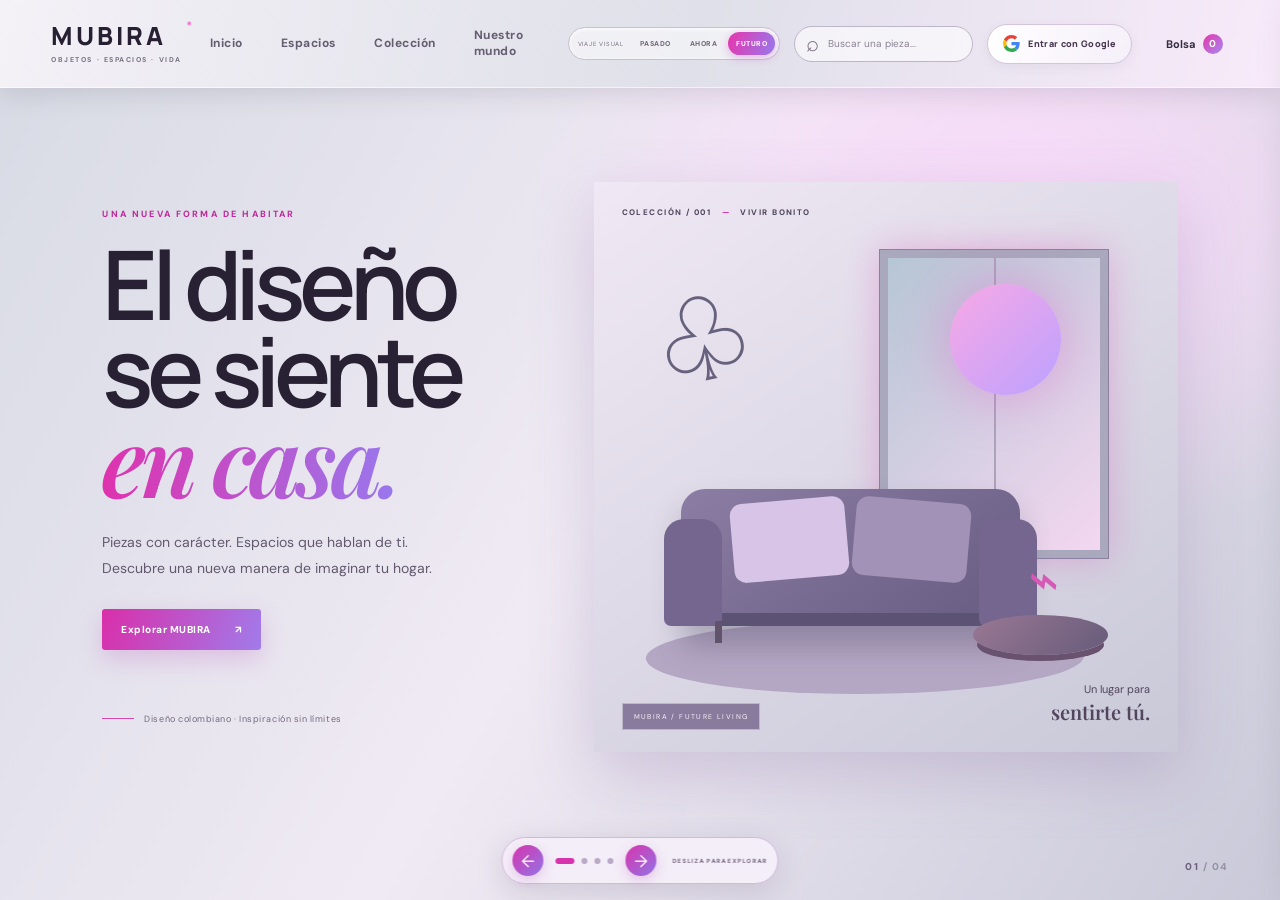
==== index.html @ e224065a "Load editable storefront section content" ====
<!doctype html>
<html lang="es"><head>
<meta charset="UTF-8"><meta name="viewport" content="width=device-width,initial-scale=1,viewport-fit=cover">
<meta name="theme-color" content="#17151f"><meta name="description" content="MUBIRA: descubre muebles, diseño y espacios para tu hogar en Colombia.">
<title>MUBIRA — Diseña tu manera de vivir</title>
<link rel="preconnect" href="https://fonts.googleapis.com"><link rel="preconnect" href="https://fonts.gstatic.com" crossorigin>
<link href="https://fonts.googleapis.com/css2?family=DM+Sans:wght@400;500;600;700&family=Manrope:wght@400;500;600;700;800&family=Playfair+Display:ital,wght@0,600;0,700;1,600&display=swap" rel="stylesheet"><link rel="stylesheet" href="styles.css"></head><body data-era="future">
<div class="user-welcome" id="userWelcome" aria-live="polite" hidden><span class="welcome-avatar" id="welcomeAvatar">M</span><span class="welcome-copy"><small>BIENVENIDO A MUBIRA</small><strong id="welcomeName">Hola</strong></span><span class="welcome-spark" aria-hidden="true">✦</span></div>
<header class="site-header"><a class="brand" href="#inicio">MUBIRA<span>®</span><small>OBJETOS · ESPACIOS · VIDA</small></a>
<nav class="main-nav" aria-label="Navegación principal"><a href="#inicio" data-page-link="0">Inicio</a><a href="#espacios" data-page-link="1">Espacios</a><a href="#coleccion" data-page-link="2">Colección</a><a href="#estudio" data-page-link="3">Nuestro mundo</a></nav>
<div class="header-actions"><div class="era-switch" role="group" aria-label="Cambiar época visual"><span class="era-label">VIAJE VISUAL</span><button type="button" data-era-choice="past">PASADO</button><button type="button" data-era-choice="present">AHORA</button><button type="button" data-era-choice="future" class="selected">FUTURO</button></div><label class="search"><span>⌕</span><input id="searchInput" type="search" placeholder="Buscar una pieza..." aria-label="Buscar productos"></label><button class="auth-button" id="authButton" type="button" aria-label="Iniciar sesión con Google"><svg class="google-mark" viewBox="0 0 48 48" aria-hidden="true"><path fill="#EA4335" d="M24 9.5c3.54 0 6.71 1.22 9.21 3.6l6.85-6.85C35.9 2.38 30.47 0 24 0 14.62 0 6.51 5.38 2.56 13.22l7.98 6.19C12.43 13.72 17.74 9.5 24 9.5z"/><path fill="#4285F4" d="M46.98 24.55c0-1.57-.15-3.09-.38-4.55H24v9.02h12.94c-.58 2.96-2.26 5.48-4.73 7.18l7.64 5.93c4.46-4.12 7.13-10.2 7.13-17.58z"/><path fill="#FBBC05" d="M10.53 28.59A14.4 14.4 0 0 1 9.75 24c0-1.59.27-3.13.76-4.59l-7.98-6.19A23.9 23.9 0 0 0 0 24c0 3.87.93 7.53 2.56 10.78l7.97-6.19z"/><path fill="#34A853" d="M24 48c6.48 0 11.93-2.13 15.91-5.87l-7.64-5.93c-2.12 1.43-4.84 2.27-8.27 2.27-6.26 0-11.57-4.22-13.47-9.91l-7.98 6.19C6.51 42.62 14.62 48 24 48z"/></svg><span>Entrar con Google</span></button><span class="auth-status" id="authStatus" aria-live="polite"></span><button class="cart-button" id="cartButton">Bolsa <b id="cartCount">0</b></button><button class="menu-toggle" id="menuToggle" aria-label="Abrir menú">☰</button></div></header>
<main class="page-deck" id="pageDeck" aria-label="Páginas de MUBIRA">
<section class="page-panel hero" id="inicio" data-page="0"><div class="hero-copy"><p class="eyebrow">UNA NUEVA FORMA DE HABITAR</p><h1>El diseño<br>se siente<br><em>en casa.</em></h1><p class="hero-text">Piezas con carácter. Espacios que hablan de ti. Descubre una nueva manera de imaginar tu hogar.</p><a class="button button-light" href="#espacios" data-go="1">Explorar MUBIRA <span>↗</span></a><div class="hero-note"><span class="note-line"></span> Diseño colombiano · Inspiración sin límites</div></div>
<div class="hero-visual"><div class="hero-kicker">COLECCIÓN / 001 <span>—</span> VIVIR BONITO</div><div class="hero-window"></div><div class="hero-sun"></div><div class="hero-plant">♧</div><div class="hero-sofa"><i></i><b></b><em></em></div><div class="hero-table"></div><div class="hero-vase">⌁</div><div class="hero-rug"></div><div class="hero-caption">Un lugar para<br><strong>sentirte tú.</strong></div><div class="era-stamp">MUBIRA / FUTURE LIVING</div></div><div class="hero-index">01 <span>/ 04</span></div></section>
<section class="page-panel spaces-page" id="espacios" data-page="1"><div class="page-intro"><p class="eyebrow">ENCUENTRA TU LUGAR</p><h2>¿Qué espacio<br>quieres transformar?</h2><p>Una casa tiene muchas formas de sentirse hogar.</p></div><div class="category-grid">
<a class="category-card cat-living" href="#coleccion" data-category="Salas" data-go="2"><span>01 / RELAJARSE</span><strong>Salas</strong><small>El placer de llegar a casa ↗</small></a><a class="category-card cat-dining" href="#coleccion" data-category="Comedores" data-go="2"><span>02 / COMPARTIR</span><strong>Comedores</strong><small>Donde pasan las mejores cosas ↗</small></a><a class="category-card cat-bedroom" href="#coleccion" data-category="Habitaciones" data-go="2"><span>03 / DESCANSAR</span><strong>Habitaciones</strong><small>Tu pausa favorita ↗</small></a><a class="category-card cat-decor" href="#coleccion" data-category="Decoración" data-go="2"><span>04 / EXPRESAR</span><strong>Decoración</strong><small>Los detalles son todo ↗</small></a></div><div class="page-footnote">MUBIRA — DISEÑO PARA VIVIR MEJOR</div><div class="hero-index">02 <span>/ 04</span></div></section>
<section class="page-panel collection" id="coleccion" data-page="2"><div class="section-heading"><div><p class="eyebrow">SELECCIÓN MUBIRA</p><h2>Piezas que hacen<br>la diferencia<span>.</span></h2><p class="muted">Una selección de demostración para imaginar posibilidades.</p></div><div class="collection-tools"><span class="collection-count">CATÁLOGO / 2026</span></div></div><div class="product-grid" id="productGrid"></div><p class="demo-note">Catálogo de muestra: nombres, productos y precios ilustrativos. No hay inventario ni compras reales habilitadas.</p><div class="hero-index">03 <span>/ 04</span></div></section>
<section class="page-panel studio-page" id="estudio" data-page="3"><div class="studio-art"><div class="studio-arch"></div><div class="studio-object">M</div><span>FORMA · MATERIA · CALMA</span></div><div class="studio-copy"><p class="eyebrow">EL UNIVERSO MUBIRA</p><h2>No se trata<br>solo de muebles.<br><em>Se trata de vivir.</em></h2><p>Estamos construyendo un espacio para descubrir diseño, conectar con fabricantes colombianos y encontrar piezas que hagan cada lugar más tuyo.</p><div class="studio-points"><span>01 <b>Diseño con intención</b></span><span>02 <b>Talento colombiano</b></span><span>03 <b>Espacios para vivir</b></span></div><a class="button button-light" href="#inicio" data-go="0">Volver al inicio ↗</a></div><footer><a class="brand footer-brand" href="#inicio">MUBIRA<span>®</span><small>OBJETOS · ESPACIOS · VIDA</small></a><p>Prototipo en desarrollo · Colombia</p><span>© <span id="year"></span> MUBIRA</span></footer><div class="hero-index">04 <span>/ 04</span></div></section></main>
<section class="product-modal" id="productModal" role="dialog" aria-modal="true" aria-labelledby="productModalTitle" hidden>
 <div class="product-modal-backdrop" data-close-product></div>
 <article class="product-modal-panel">
  <button type="button" class="product-modal-close" data-close-product aria-label="Cerrar presentación">×</button>
  <div class="product-modal-media" id="productModalMedia">
   <div class="product-modal-art" id="productModalArt" aria-hidden="true"></div>
   <video id="productModalVideo" autoplay muted loop playsinline preload="metadata" hidden></video>
   <span class="product-modal-media-label">MUBIRA · PRESENTACIÓN DEL PRODUCTO</span>
  </div>
  <div class="product-modal-info">
   <p class="eyebrow">DESCUBRE CADA DETALLE</p><h2 id="productModalTitle">Producto</h2>
   <p id="productModalDescription"></p><strong class="product-modal-price" id="productModalPrice"></strong>
   <p class="product-modal-video-note" id="productModalVideoNote">La presentación en video estará disponible cuando se incorpore el video propio de este producto.</p>
   <button type="button" class="button button-light" id="productModalAdd">Agregar a mi bolsa</button>
  </div>
 </article>
</section>
<div class="page-controls" aria-label="Cambiar de página"><button id="prevPage" aria-label="Página anterior">←</button><div id="pageDots" class="page-dots"><button aria-label="Ir a inicio" class="active"></button><button aria-label="Ir a espacios"></button><button aria-label="Ir a colección"></button><button aria-label="Ir a nuestro mundo"></button></div><button id="nextPage" aria-label="Página siguiente">→</button><span class="swipe-hint">DESLIZA PARA EXPLORAR</span></div>
<section class="promo-welcome" id="promoWelcomeModal" role="dialog" aria-modal="true" aria-labelledby="promoWelcomeTitle" hidden>
  <div class="promo-welcome-card">
    <button class="promo-welcome-close" id="promoWelcomeClose" type="button" aria-label="Cerrar">×</button>
    <p class="promo-welcome-kicker">MUBIRA · BENEFICIOS EXCLUSIVOS</p>
    <div class="promo-welcome-mark">M</div>
    <p class="promo-welcome-eyebrow">UNA BIENVENIDA ESPECIAL PARA TI</p>
    <h2 id="promoWelcomeTitle">¡Recibe un <span id="promoWelcomeBenefit">7%</span> de descuento!</h2>
    <p class="promo-welcome-message" id="promoWelcomeMessage">Activa las promociones de MUBIRA y recibe beneficios especiales, novedades y ofertas seleccionadas.</p>
    <p class="promo-welcome-note">Tú decides. Puedes rechazar y entrar a la tienda normalmente. Si aceptas, podrás cancelar las promociones cuando quieras.</p>
    <div class="promo-welcome-actions">
      <button type="button" class="promo-welcome-accept" id="promoWelcomeAccept">Aceptar promociones</button>
      <button type="button" class="promo-welcome-reject" id="promoWelcomeReject">No, gracias. Ir a la tienda</button>
    </div>
    <p class="promo-welcome-status" id="promoWelcomeStatus" aria-live="polite"></p>
  </div>
</section>
<div class="cart-panel" id="cartPanel" aria-hidden="true"><div class="cart-head"><h3>Tu bolsa</h3><button id="closeCart" aria-label="Cerrar bolsa">×</button></div><div id="cartItems" class="cart-items"><p class="muted">Tu bolsa está vacía.</p></div><div class="cart-bottom"><div><span>Total de muestra</span><strong id="cartTotal">$0</strong></div><p>Demostración: el pago todavía no está habilitado.</p></div></div><div class="scrim" id="scrim"></div>
<section class="studio360-modal" id="studio360Modal" role="dialog" aria-modal="true" aria-labelledby="studio360Title" hidden>
  <div class="studio360-shell">
    <header class="studio360-head"><div><p class="studio360-kicker">MUBIRA · CAPTURA INTERACTIVA</p><h2 id="studio360Title">Estudio 360°</h2></div><button type="button" id="closeStudio360" class="studio360-close" aria-label="Cerrar">×</button></header>
    <div class="studio360-body">
      <div class="studio360-capture">
        <label class="studio360-label" for="studio360Name">Nombre del mueble</label>
        <input id="studio360Name" maxlength="70" placeholder="Ej. Sofá Oslo" autocomplete="off">
        <div class="studio360-camera-wrap"><video id="studio360Video" autoplay muted playsinline></video><div id="studio360CameraPlaceholder" class="studio360-placeholder"><span>◎</span><b>Tu cámara aparecerá aquí</b><small>Usa la cámara trasera y rodea el mueble lentamente.</small></div></div>
        <div class="studio360-actions"><button type="button" id="studio360Camera" class="studio360-secondary">Activar cámara</button><button type="button" id="studio360Start" class="studio360-primary" disabled>Capturar recorrido</button><button type="button" id="studio360Stop" class="studio360-secondary" hidden>Terminar captura</button></div>
        <div class="studio360-progress"><span id="studio360ProgressBar"></span></div><p id="studio360Status" class="studio360-status" aria-live="polite">Activa la cámara para comenzar. Se capturan hasta 24 imágenes.</p>
        <p class="studio360-tip">Consejo: mantén el mueble centrado, con buena luz, y gira alrededor de él despacio. No muevas el mueble.</p>
      </div>
      <aside class="studio360-library"><div class="studio360-library-title"><h3>Mis capturas</h3><span id="studio360Count">0</span></div><p class="studio360-library-note">Las capturas quedan guardadas en este navegador.</p><div id="studio360Library" class="studio360-library-list"><p class="studio360-empty">Todavía no has creado vistas 360°.</p></div></aside>
    </div>
    <footer class="studio360-foot">Primera versión funcional · Vista 360° mediante fotografías · No crea todavía modelos 3D.</footer>
  </div>
</section>
<section class="studio360-viewer" id="studio360Viewer" role="dialog" aria-modal="true" aria-label="Visor 360 grados" hidden>
 <div class="studio360-viewer-box"><button type="button" id="closeStudio360Viewer" class="studio360-close" aria-label="Cerrar">×</button><p class="studio360-kicker">MUBIRA · VISTA INTERACTIVA</p><h2 id="studio360ViewerName">Producto</h2><div class="studio360-turntable" id="studio360Turntable"><img id="studio360ViewerImage" alt="Vista giratoria del mueble"><span>ARRASTRA PARA GIRAR</span></div><p class="studio360-viewer-help">Desliza el dedo o el ratón horizontalmente para girar el mueble.</p></div>
</section>

<script type="module">
import { createClient } from "https://esm.sh/@supabase/supabase-js@2.119.2";

const supabase = createClient(
  "https://ncfjussqankxpmcrhhij.supabase.co",
  "sb_publishable_01DxOQWRyBJAdrUeXh7_gQ_j_qlTvtz"
);
const button = document.getElementById("authButton");
const status = document.getElementById("authStatus");
let currentSession = null;

function paintAuth(session) {
  currentSession = session;
  const user = session?.user;
  const welcome = document.getElementById("userWelcome");
  const welcomeName = document.getElementById("welcomeName");
  const welcomeAvatar = document.getElementById("welcomeAvatar");
  const displayName = user ? (user.user_metadata?.full_name || user.user_metadata?.name || user.user_metadata?.preferred_username || user.email?.split("@")[0] || "Usuario") : "";
  welcome.hidden = !user;
  document.body.classList.toggle("authenticated", Boolean(user));
  if (user) {
    welcomeName.textContent = "Hola, " + displayName;
    welcomeAvatar.textContent = Array.from(displayName.trim())[0]?.toUpperCase() || "M";
  }
  button.innerHTML = user ? "<span>Cerrar sesión</span>" : '<svg class="google-mark" viewBox="0 0 48 48" aria-hidden="true"><path fill="#EA4335" d="M24 9.5c3.54 0 6.71 1.22 9.21 3.6l6.85-6.85C35.9 2.38 30.47 0 24 0 14.62 0 6.51 5.38 2.56 13.22l7.98 6.19C12.43 13.72 17.74 9.5 24 9.5z"/><path fill="#4285F4" d="M46.98 24.55c0-1.57-.15-3.09-.38-4.55H24v9.02h12.94c-.58 2.96-2.26 5.48-4.73 7.18l7.64 5.93c4.46-4.12 7.13-10.2 7.13-17.58z"/><path fill="#FBBC05" d="M10.53 28.59A14.4 14.4 0 0 1 9.75 24c0-1.59.27-3.13.76-4.59l-7.98-6.19A23.9 23.9 0 0 0 0 24c0 3.87.93 7.53 2.56 10.78l7.97-6.19z"/><path fill="#34A853" d="M24 48c6.48 0 11.93-2.13 15.91-5.87l-7.64-5.93c-2.12 1.43-4.84 2.27-8.27 2.27-6.26 0-11.57-4.22-13.47-9.91l-7.98 6.19C6.51 42.62 14.62 48 24 48z"/></svg><span>Entrar con Google</span>';
  status.textContent = user?.email || "";
  button.setAttribute("aria-label", user ? "Cerrar sesión de MUBIRA" : "Iniciar sesión con Google");
}

button.addEventListener("click", async () => {
  button.disabled = true;
  try {
    if (currentSession) {
      const { error } = await supabase.auth.signOut();
      if (error) throw error;
    } else {
      const { error } = await supabase.auth.signInWithOAuth({
        provider: "google",
        options: { redirectTo: window.location.origin }
      });
      if (error) throw error;
    }
  } catch (error) {
    alert("No fue posible completar el acceso: " + (error.message || "Inténtalo de nuevo."));
  } finally {
    button.disabled = false;
  }
});


/* MUBIRA promotional consent flow */
const promoModal = document.getElementById("promoWelcomeModal");
const promoStatus = document.getElementById("promoWelcomeStatus");
const promoChoiceKey = "mubiraPromoChoiceV1";
const promoConsentText = "Acepto recibir promociones y ofertas de MUBIRA mediante notificaciones web. Puedo retirar mi autorización cuando quiera.";
let promoSettings = { is_active: true, incentive_type: "percentage", incentive_value: 7, headline: "¡MUBIRA te premia!", message: "Activa las promociones de MUBIRA y recibe beneficios especiales." };

function closePromoModal() {
  if (promoModal) promoModal.hidden = true;
}
async function savePromoConsent(accepted) {
  if (!currentSession?.user) return;
  const now = new Date().toISOString();
  const { error: consentError } = await supabase.from("marketing_consents").upsert({
    user_id: currentSession.user.id,
    channel: "web_push",
    accepted,
    consent_text: promoConsentText,
    consent_version: "v1",
    granted_at: now,
    revoked_at: accepted ? null : now
  }, { onConflict: "user_id,channel" });
  if (consentError) throw consentError;
}
function formatPromoBenefit(settings) {
  if (settings.incentive_type === "free_shipping") return "ENVÍO GRATIS";
  if (settings.incentive_type === "special") return "PROMOCIÓN ESPECIAL";
  return Number(settings.incentive_value || 7).toLocaleString("es-CO") + "%";
}
async function showPromoWelcome() {
  if (!promoModal) return;
  try {
    const { data, error } = await supabase.from("promotion_settings")
      .select("is_active,incentive_type,incentive_value,headline,message")
      .eq("id", 1).maybeSingle();
    if (!error && data) promoSettings = data;
  } catch (err) { console.warn("MUBIRA promociones:", err); }
  if (!promoSettings.is_active || localStorage.getItem(promoChoiceKey)) return;
  document.getElementById("promoWelcomeTitle").textContent =
    (promoSettings.headline || "¡MUBIRA te premia!") + " " + formatPromoBenefit(promoSettings);
  document.getElementById("promoWelcomeMessage").textContent = promoSettings.message || "Activa las promociones de MUBIRA y recibe beneficios especiales.";
  promoModal.hidden = false;
}
async function choosePromo(accepted) {
  if (!accepted) {
    localStorage.setItem(promoChoiceKey, "rejected");
    try { await savePromoConsent(false); } catch (err) { console.warn("No se pudo registrar el rechazo:", err); }
    closePromoModal();
    return;
  }
  if (!("Notification" in window) || !("serviceWorker" in navigator) || !("PushManager" in window)) {
    promoStatus.textContent = "Este navegador no admite notificaciones web. Puedes entrar a la tienda normalmente.";
    localStorage.setItem(promoChoiceKey, "accepted_without_push_support");
    closePromoModal();
    return;
  }
  try {
    const permission = await Notification.requestPermission();
    if (permission !== "granted") {
      promoStatus.textContent = "No se activaron las notificaciones. Puedes entrar a la tienda normalmente.";
      localStorage.setItem(promoChoiceKey, "accepted_without_push_permission");
      closePromoModal();
      return;
    }
    localStorage.setItem(promoChoiceKey, "accepted_pending_account");
    if (currentSession?.user) {
      await savePromoConsent(true);
      localStorage.setItem(promoChoiceKey, "accepted");
      closePromoModal();
      return;
    }
    promoStatus.textContent = "Permiso concedido. Inicia sesión con Google para registrar tu autorización.";
    const { error } = await supabase.auth.signInWithOAuth({
      provider: "google",
      options: { redirectTo: window.location.origin }
    });
    if (error) throw error;
  } catch (err) {
    promoStatus.textContent = "No pudimos guardar tu autorización. Puedes entrar a la tienda normalmente.";
    console.error("MUBIRA promo consent:", err);
    localStorage.setItem(promoChoiceKey, "accepted_pending_retry");
    closePromoModal();
  }
}
document.getElementById("promoWelcomeAccept")?.addEventListener("click", () => choosePromo(true));
document.getElementById("promoWelcomeReject")?.addEventListener("click", () => choosePromo(false));
document.getElementById("promoWelcomeClose")?.addEventListener("click", () => choosePromo(false));

supabase.auth.onAuthStateChange((_event, session) => {
  paintAuth(session);
  if (session?.user && localStorage.getItem(promoChoiceKey) === "accepted_pending_account") {
    // Evita esperar otra llamada de Supabase dentro del callback de autenticación.
    queueMicrotask(async () => {
      try {
        await savePromoConsent(true);
        localStorage.setItem(promoChoiceKey, "accepted");
        closePromoModal();
      } catch (err) {
        console.error("MUBIRA: no se pudo registrar el consentimiento", err);
        promoStatus.textContent = "No pudimos registrar tu autorización. Puedes entrar a la tienda normalmente.";
      }
    });
  }
});
const { data: { session }, error } = await supabase.auth.getSession();
if (error) console.error("MUBIRA Auth:", error.message);
paintAuth(session);
showPromoWelcome();
</script>
<script type="module" src="app.js"></script><script type="module" src="site-content.js"></script></body></html>
---- styles.css ----
/* MUBIRA — sistema visual reconstruido */
@import url('https://fonts.googleapis.com/css2?family=DM+Sans:wght@400;500;600;700&family=Manrope:wght@400;500;600;700;800&family=Playfair+Display:ital,wght@0,600;0,700;1,600&display=swap');

:root{
  color-scheme:light;
  --ink:#211c2a;--muted:#746d7d;--paper:#f5f2f7;--white:#fff;
  --line:rgba(49,37,62,.14);--pink:#e735ad;--lilac:#a58af1;
  --chrome:#d9dce5;--deep:#211a2d;--header-h:88px;
  --ease:cubic-bezier(.2,.75,.25,1);
}
*{box-sizing:border-box}
html{height:100%;scroll-behavior:smooth}
body{margin:0;min-height:100%;font-family:'DM Sans',sans-serif;color:var(--ink);background:#17151f;overflow:hidden}
button,input,a{font:inherit}
button{cursor:pointer}
a{color:inherit;text-decoration:none}
button:focus-visible,a:focus-visible,input:focus-visible{outline:3px solid #e735ad;outline-offset:3px}
.site-header{
  position:relative;z-index:20;height:var(--header-h);width:100%;display:grid;
  grid-template-columns:auto minmax(250px,1fr) auto;align-items:center;gap:28px;
  padding:0 clamp(22px,4vw,64px);background:linear-gradient(105deg,#f4f1f7,#dfe0e9 54%,#f8eafa);
  border-bottom:1px solid #fff9;box-shadow:0 4px 28px #0c091b20
}
.brand{position:relative;display:inline-flex;flex-direction:column;width:max-content;font:800 25px/1 'Manrope',sans-serif;letter-spacing:.12em;color:#272033}
.brand>span{position:absolute;right:-13px;top:-4px;font:600 9px 'DM Sans';color:var(--pink)}
.brand small{margin-top:7px;font:700 7px 'DM Sans';letter-spacing:.22em;color:#777183}
.main-nav{display:flex;justify-content:center;align-items:center;gap:clamp(18px,3vw,46px);height:100%}
.main-nav a{height:100%;display:flex;align-items:center;border-bottom:2px solid transparent;color:#655d70;font-size:12px;font-weight:700;letter-spacing:.04em;transition:color .2s,border-color .2s}
.main-nav a:hover,.main-nav a.active{color:#d52ba6;border-color:#d52ba6}
.header-actions{display:flex;align-items:center;gap:14px}
.era-switch{display:flex;align-items:center;gap:3px;padding:4px;border:1px solid #c8bfd3;border-radius:30px;background:#ffffff85;box-shadow:inset 0 1px 4px #ffffff}
.era-label{font-size:6px;letter-spacing:.13em;color:#776d82;padding:0 5px}
.era-switch button{border:0;border-radius:20px;padding:7px 8px;background:transparent;color:#71677c;font-size:7px;font-weight:800;letter-spacing:.07em;white-space:nowrap}
.era-switch button.selected{background:linear-gradient(110deg,var(--pink),#9879ec);color:white;box-shadow:0 3px 10px #c54bc355}
.search{height:36px;width:clamp(125px,14vw,190px);display:flex;align-items:center;gap:7px;padding:0 11px;border:1px solid #bdb5c8;border-radius:30px;background:#ffffff9c;color:#766c80}
.search>span{font-size:22px;line-height:1}
.search input{width:100%;min-width:0;border:0;outline:0;background:transparent;color:#292438;font-size:10px}
.search input::placeholder{color:#8b8394}
.cart-button{border:0;background:transparent;color:#342b3f;font-size:11px;font-weight:700;white-space:nowrap}
.cart-button b{display:inline-grid;place-items:center;min-width:20px;height:20px;margin-left:4px;padding:0 5px;border-radius:20px;background:linear-gradient(135deg,var(--pink),var(--lilac));color:white;font-size:10px}
.menu-toggle{display:none;border:0;background:transparent;color:#30283a;font-size:22px}

/* Navegación horizontal: cada panel ocupa una pantalla */
.page-deck{height:calc(100dvh - var(--header-h));width:100%;display:flex;overflow-x:auto;overflow-y:hidden;scroll-snap-type:x mandatory;scroll-behavior:smooth;overscroll-behavior-x:contain;scrollbar-width:none}
.page-deck::-webkit-scrollbar{display:none}
.page-panel{position:relative;flex:0 0 100%;width:100%;height:100%;min-width:0;overflow:hidden;scroll-snap-align:start;scroll-snap-stop:always}
.hero{display:grid;grid-template-columns:minmax(320px,.83fr) minmax(400px,1.17fr);align-items:center;gap:clamp(28px,6vw,100px);padding:clamp(28px,5vh,60px) clamp(34px,8vw,130px) 100px;background:radial-gradient(ellipse at 80% 15%,#f9dafa 0,transparent 34%),linear-gradient(120deg,#d8dbe5,#f0eaf4 48%,#c9c9d9)}
.hero-copy{position:relative;z-index:2;max-width:520px}
.eyebrow{margin:0 0 20px;color:#c02b9b;font-size:9px;font-weight:800;letter-spacing:.24em}
.hero h1,.page-intro h2,.section-heading h2,.studio-copy h2{margin:0;font-family:'Manrope',sans-serif;font-weight:600;letter-spacing:-.065em}
.hero h1{font-size:clamp(54px,7.5vw,112px);line-height:.91;color:#282033}
.hero h1 em{font-family:'Playfair Display',serif;font-weight:600;letter-spacing:-.055em;background:linear-gradient(90deg,#df32ae,#9878ee);background-clip:text;-webkit-background-clip:text;color:transparent}
.hero-text{max-width:370px;margin:25px 0 28px;color:#62596e;font-size:clamp(12px,1.1vw,15px);line-height:1.8}
.button{display:inline-flex;align-items:center;gap:24px;padding:14px 19px;border-radius:3px;font-size:10px;font-weight:800;letter-spacing:.05em;transition:transform .25s var(--ease),filter .25s}
.button-light{background:linear-gradient(110deg,#d92fa9,#a17bea);color:white;box-shadow:0 9px 25px #bb52bd44}
.button:hover{transform:translateY(-3px);filter:brightness(1.06)}
.hero-note{display:flex;align-items:center;gap:10px;margin-top:clamp(30px,7vh,80px);color:#746b7c;font-size:9px;letter-spacing:.06em}
.note-line{width:32px;height:1px;background:#d34ab5}
.hero-visual{position:relative;isolation:isolate;width:100%;height:min(65vh,570px);min-height:350px;overflow:hidden;background:linear-gradient(135deg,#b9bfd0,#e8d7ed 48%,#aaaec4);box-shadow:0 22px 60px #6e4c8a35}
.hero-visual:before{content:"";position:absolute;z-index:-1;inset:0;background:linear-gradient(145deg,#f0e8f4,#c9c9d8)}
.hero-window{position:absolute;top:12%;right:12%;width:39%;height:54%;border:8px solid #a9a8bc;background:linear-gradient(135deg,#b6c6d5,#f3d7f0);box-shadow:0 0 0 1px #8b80a0,0 0 34px #d94db655}
.hero-window:after{content:"";position:absolute;left:50%;top:0;width:2px;height:100%;background:#aaa3ba}
.hero-sun{position:absolute;top:18%;right:20%;width:19%;aspect-ratio:1;border-radius:50%;background:linear-gradient(135deg,#f8a9e5,#bca1ff);box-shadow:0 0 55px #e948c766}
.hero-plant{position:absolute;left:10%;top:18%;font-size:clamp(70px,9vw,130px);line-height:1;color:#66617d;transform:rotate(-12deg)}
.hero-sofa{position:absolute;z-index:2;left:15%;bottom:22%;width:58%;height:24%;border-radius:24px 24px 10px 10px;background:linear-gradient(145deg,#8c7da4,#665b81);box-shadow:inset 0 -13px #5b5274,0 20px 30px #49415c55}
.hero-sofa:before,.hero-sofa:after{content:"";position:absolute;bottom:0;width:17%;height:78%;border-radius:20px 20px 7px 7px;background:#75668f}
.hero-sofa:before{left:-5%}.hero-sofa:after{right:-5%}
.hero-sofa i,.hero-sofa b{position:absolute;top:8%;width:34%;height:58%;border-radius:12px;background:#d8c4e6}
.hero-sofa i{left:15%;transform:rotate(-5deg)}.hero-sofa b{right:15%;background:#a392b7;transform:rotate(5deg)}
.hero-sofa em{position:absolute;left:10%;bottom:-17px;width:7px;height:22px;background:#62536c;box-shadow:310px 0 #62536c}
.hero-table{position:absolute;z-index:3;right:12%;bottom:17%;width:23%;height:7%;border-radius:50%;background:linear-gradient(135deg,#9a7894,#665b7a);box-shadow:0 10px 0 -4px #68526f}
.hero-vase{position:absolute;z-index:4;right:20%;bottom:24%;font-size:54px;color:#d65ab5;transform:rotate(10deg)}
.hero-rug{position:absolute;left:9%;bottom:10%;width:75%;height:13%;border-radius:50%;background:#b4a7c4;transform:skewX(-12deg);z-index:1}
.hero-kicker{position:absolute;top:25px;left:28px;color:#51465e;font-size:8px;font-weight:800;letter-spacing:.18em}
.hero-kicker span{padding:0 7px;color:#d42da8}
.hero-caption{position:absolute;right:28px;bottom:27px;color:#51465e;font-size:11px;line-height:1.4;text-align:right}
.hero-caption strong{font:600 20px 'Playfair Display',serif}
.era-stamp{position:absolute;left:28px;bottom:22px;color:#f8f1fb;background:#6c5a83bb;border:1px solid #ffffff70;padding:8px 11px;font-size:7px;letter-spacing:.2em;backdrop-filter:blur(8px)}
.hero-index{position:absolute;right:clamp(24px,4vw,60px);bottom:27px;color:#6d607c;font-size:10px;font-weight:800;letter-spacing:.15em}
.hero-index span{opacity:.55}

/* Categorías */
.spaces-page{padding:clamp(35px,6vh,70px) clamp(30px,7vw,110px) 95px;background:linear-gradient(135deg,#f3eff7,#dfe1eb)}
.page-intro{display:flex;align-items:end;justify-content:space-between;gap:20px;margin-bottom:clamp(24px,4vh,42px)}
.page-intro .eyebrow{margin-bottom:12px}
.page-intro h2,.section-heading h2{font-size:clamp(34px,4.5vw,62px);line-height:1.02;color:#292237}
.page-intro>p:last-child{max-width:230px;margin:0 0 5px;color:#766d81;font-size:12px;line-height:1.7}
.category-grid{display:grid;grid-template-columns:1fr 1fr;grid-template-rows:repeat(2,minmax(150px,1fr));gap:14px;height:calc(100% - 170px);max-height:510px;min-height:300px}
.category-card{position:relative;display:flex;flex-direction:column;justify-content:end;overflow:hidden;min-height:0;padding:clamp(17px,2.4vw,30px);color:white;box-shadow:0 12px 30px #41334e20;transition:transform .35s var(--ease),box-shadow .35s}
.category-card:before{content:"";position:absolute;inset:0;background:linear-gradient(0deg,rgba(28,19,43,.76),transparent 78%);z-index:0}
.category-card:after{content:"";position:absolute;width:45%;height:75%;right:9%;top:7%;border:1px solid #ffffff45;border-radius:48% 48% 8px 8px;transform:rotate(8deg);transition:transform .5s var(--ease)}
.category-card:hover{transform:translateY(-5px);box-shadow:0 20px 38px #41334e35}
.category-card:hover:after{transform:rotate(0) scale(1.08)}
.category-card>*{position:relative;z-index:1}
.category-card>span{font-size:8px;font-weight:800;letter-spacing:.2em;opacity:.8}
.category-card strong{margin:9px 0 4px;font:600 clamp(25px,3vw,42px) 'Manrope',sans-serif;letter-spacing:-.05em}
.category-card small{font-size:10px;opacity:.86}
.cat-living{background:linear-gradient(135deg,#786b92,#d58dbf)}
.cat-dining{background:linear-gradient(135deg,#706c94,#c68fb8)}
.cat-bedroom{background:linear-gradient(135deg,#777f9a,#c5b2d7)}
.cat-decor{background:linear-gradient(135deg,#a16c9b,#e0a4d2)}
.page-footnote{position:absolute;left:clamp(30px,7vw,110px);bottom:31px;color:#81778b;font-size:7px;font-weight:800;letter-spacing:.2em}

/* Catálogo */
.collection{padding:clamp(30px,5vh,58px) clamp(28px,6vw,90px) 95px;background:linear-gradient(130deg,#dfe1e9,#f3edf6 55%,#e7dce9)}
.section-heading{display:flex;justify-content:space-between;align-items:end;gap:24px;margin-bottom:clamp(18px,3vh,30px)}
.section-heading .eyebrow{margin-bottom:12px}
.section-heading h2{font-size:clamp(34px,4vw,58px)}
.section-heading h2 span{color:#dc36ad}
.section-heading .muted{margin:9px 0 0;color:#766d81;font-size:11px}
.collection-count{padding-bottom:5px;color:#766d81;font-size:8px;font-weight:800;letter-spacing:.18em}
.product-grid{display:grid;grid-template-columns:repeat(4,minmax(0,1fr));gap:14px;max-height:calc(100% - 195px);overflow:auto;padding:3px 3px 10px;scrollbar-width:thin;scrollbar-color:#c2a9cd transparent}
.product-card{min-width:0;overflow:hidden;background:#f9f6fb;border:1px solid #ffffffa6;box-shadow:0 9px 25px #5b456b15;transition:transform .3s var(--ease),box-shadow .3s}
.product-card:hover{transform:translateY(-4px);box-shadow:0 17px 35px #9c5fae30}
.product-art{position:relative;display:grid;place-items:center;height:clamp(105px,17vh,175px);overflow:hidden;background:#ded8cb;filter:saturate(.9)}
.product-art:before{content:"";position:absolute;width:70%;height:68%;bottom:-17%;border-radius:50% 50% 0 0;background:#ffffff35}
.product-art .shape{position:relative;z-index:1;font-size:clamp(48px,5vw,75px);filter:drop-shadow(0 10px 6px #35283b30);transition:transform .35s}
.product-card:hover .shape{transform:translateY(-5px) scale(1.06)}
.product-tag{position:absolute;z-index:2;top:10px;left:10px;padding:5px 7px;background:#f8eff9;color:#815b8a;font-size:7px;font-weight:800;letter-spacing:.12em}
.product-info{padding:13px 13px 12px}
.product-info h3{margin:0;color:#30283a;font:700 13px 'Manrope',sans-serif}
.product-info p{min-height:28px;margin:5px 0 11px;color:#82798a;font-size:9px;line-height:1.5}
.product-bottom{display:flex;justify-content:space-between;align-items:center;gap:7px}
.price{color:#42364e;font-size:10px;font-weight:800;white-space:nowrap}
.add-button{padding:7px 9px;border:1px solid #c4a4ce;border-radius:2px;background:transparent;color:#754b83;font-size:8px;font-weight:800;white-space:nowrap}
.add-button:hover{background:linear-gradient(100deg,#d92fa9,#9c79e9);color:white;border-color:transparent}
.demo-note{position:absolute;left:clamp(28px,6vw,90px);bottom:28px;margin:0;color:#766d81;font-size:8px}

/* Manifiesto de marca */
.studio-page{display:grid;grid-template-columns:1fr 1fr;align-items:center;gap:clamp(30px,7vw,100px);padding:clamp(30px,6vh,70px) clamp(35px,9vw,140px) 105px;background:radial-gradient(ellipse at 12% 10%,#695080,#2a223b 52%,#171622);color:#f9f2ff}
.studio-art{position:relative;display:grid;place-items:center;width:100%;height:min(62vh,530px);min-height:300px;overflow:hidden;background:linear-gradient(145deg,#c6c9d9,#edc8e8 55%,#aaa5c5);box-shadow:0 18px 55px #0b071b66}
.studio-arch{position:absolute;bottom:-15%;width:60%;height:90%;border:2px solid #9b86ac;border-bottom:0;border-radius:50% 50% 0 0}
.studio-object{position:relative;color:#8b64a7;font:800 clamp(130px,22vw,280px)/1 'Manrope';letter-spacing:-.12em;text-shadow:0 0 25px #f7c2f0,8px 14px 20px #51453630}
.studio-art>span{position:absolute;bottom:24px;color:#564761;font-size:8px;font-weight:800;letter-spacing:.22em}
.studio-copy{max-width:500px}
.studio-copy .eyebrow{color:#f18bd4}
.studio-copy h2{color:#fff7ff;font-size:clamp(38px,5vw,70px);line-height:1.03}
.studio-copy h2 em{font-family:'Playfair Display',serif;font-weight:600;background:linear-gradient(90deg,#ff7bd4,#b8a0ff);background-clip:text;-webkit-background-clip:text;color:transparent}
.studio-copy>p:not(.eyebrow){max-width:430px;margin:22px 0;color:#d1c6df;font-size:12px;line-height:1.9}
.studio-points{display:grid;gap:12px;margin:27px 0 30px}
.studio-points span{display:flex;gap:17px;color:#c5b8d5;font-size:9px;letter-spacing:.1em}
.studio-points b{color:#fff;font-size:10px;letter-spacing:0}
.studio-page .button-light{background:linear-gradient(100deg,#e63bad,#a181f2);color:white}
.studio-page footer{position:absolute;left:0;right:0;bottom:0;display:flex;align-items:center;justify-content:space-between;padding:18px clamp(35px,9vw,140px);background:#201a2e;border-top:1px solid #ffffff20}
.studio-page footer p,.studio-page footer>span{margin:0;color:#c9bed6;font-size:8px;letter-spacing:.08em}
.footer-brand{color:#fff;font-size:18px}
.footer-brand small{font-size:6px}

/* Controles flotantes */
.page-controls{position:fixed;z-index:25;left:50%;bottom:16px;transform:translateX(-50%);display:flex;align-items:center;gap:12px;padding:7px 10px;border:1px solid #d4b7df;border-radius:40px;background:#f5eff9ed;box-shadow:0 8px 30px #2d193a20;backdrop-filter:blur(12px)}
.page-controls>button{display:grid;place-items:center;width:31px;height:31px;border:0;border-radius:50%;background:linear-gradient(135deg,#d934ad,#9274e7);color:#fff;font-size:17px;box-shadow:0 4px 12px #b94db744}
.page-controls>button:disabled{opacity:.35;cursor:default}
.page-dots{display:flex;align-items:center;gap:7px}
.page-dots button{width:6px;height:6px;padding:0;border:0;border-radius:10px;background:#b9a8c6;transition:width .2s,background .2s}
.page-dots button.active{width:19px;background:#d733ae}
.swipe-hint{margin-left:4px;color:#76647f;font-size:6px;font-weight:800;letter-spacing:.16em;white-space:nowrap}
.hero-index{z-index:4}

/* Bolsa de muestra */
.cart-panel{position:fixed;z-index:60;top:0;right:0;display:flex;flex-direction:column;width:min(390px,92vw);height:100dvh;padding:24px;background:#f8f4fb;box-shadow:-15px 0 45px #1d122533;transform:translateX(110%);transition:transform .35s var(--ease)}
.cart-panel.open{transform:translateX(0)}
.cart-head{display:flex;align-items:center;justify-content:space-between;padding-bottom:17px;border-bottom:1px solid #ded0e5}
.cart-head h3{margin:0;font:700 22px 'Manrope'}
.cart-head button{border:0;background:transparent;color:#4b3e57;font-size:27px}
.cart-items{flex:1;overflow:auto;padding:15px 0}
.cart-items .muted,.muted{color:#81778b;font-size:11px}
.cart-row{display:flex;align-items:center;justify-content:space-between;gap:12px;padding:13px 0;border-bottom:1px solid #e2d6e8;color:#45384f;font-size:11px;line-height:1.8}
.cart-row b{font-size:12px}
.cart-row button{border:0;background:transparent;color:#c22a9d;font-size:10px;font-weight:700}
.cart-bottom{padding-top:17px;border-top:1px solid #ded0e5}
.cart-bottom>div{display:flex;justify-content:space-between;align-items:center;color:#746b7d;font-size:11px}
.cart-bottom strong{color:#30243c;font-size:16px}
.cart-bottom p{color:#8a8091;font-size:9px;line-height:1.5}
.scrim{position:fixed;z-index:50;inset:0;background:#17101f80;opacity:0;visibility:hidden;transition:opacity .3s}
.scrim.show{opacity:1;visibility:visible}
.no-results{grid-column:1/-1;padding:40px;text-align:center;color:#746d7d;font-size:13px}

/* Temas: pasado, presente y futuro */
body[data-era="past"] .site-header{background:linear-gradient(100deg,#f0e2cc,#dfc8a7)}
body[data-era="past"] .hero{background:linear-gradient(120deg,#c9ae8d,#ead9bd 50%,#b58e70)}
body[data-era="past"] .hero h1 em{background:none;color:#906044}
body[data-era="past"] .eyebrow{color:#986344}
body[data-era="past"] .button-light{background:linear-gradient(100deg,#855b3d,#b27b4d)}
body[data-era="past"] .hero-visual{background:linear-gradient(130deg,#9e8063,#ddc4a2,#ad8c6e)}
body[data-era="past"] .hero-sun{background:#e4b875;box-shadow:none}
body[data-era="past"] .hero-sofa{background:#80644c;box-shadow:inset 0 -13px #674b39}
body[data-era="past"] .hero-sofa:before,body[data-era="past"] .hero-sofa:after{background:#74563f}
body[data-era="past"] .hero-sofa i{background:#d2b08b}
body[data-era="past"] .hero-sofa b{background:#9a7859}
body[data-era="past"] .hero-table{background:#755039}
body[data-era="past"] .hero-vase{color:#6d6544}
body[data-era="past"] .spaces-page{background:#e8d8c1}
body[data-era="past"] .cat-living{background:linear-gradient(135deg,#73523b,#c49a70)}
body[data-era="past"] .cat-dining{background:linear-gradient(135deg,#815d42,#d0a77d)}
body[data-era="past"] .cat-bedroom{background:linear-gradient(135deg,#89735a,#c8b293)}
body[data-era="past"] .cat-decor{background:linear-gradient(135deg,#96684b,#d5ad87)}
body[data-era="past"] .collection{background:#e6d8c5}
body[data-era="past"] .section-heading h2 span{color:#956341}
body[data-era="past"] .studio-page{background:linear-gradient(130deg,#66503c,#30251e)}
body[data-era="past"] .studio-copy .eyebrow{color:#d4aa7e}
body[data-era="past"] .studio-copy h2 em{background:none;color:#d4aa7e}
body[data-era="past"] .studio-object{color:#8b6a4c;text-shadow:none}
body[data-era="past"] .studio-art{background:linear-gradient(135deg,#d9c1a0,#a98a68)}
body[data-era="past"] .page-controls>button{background:linear-gradient(100deg,#855b3d,#b27b4d)}
body[data-era="past"] .page-dots button.active{background:#986344}
body[data-era="past"] .era-switch button.selected{background:linear-gradient(100deg,#855b3d,#b27b4d)}
body[data-era="present"] .site-header{background:linear-gradient(100deg,#f0f2f5,#d9e1e8)}
body[data-era="present"] .hero{background:linear-gradient(120deg,#d3dce2,#f0f3f5 52%,#c7d6df)}
body[data-era="present"] .hero h1 em{background:linear-gradient(90deg,#4b91aa,#8a78b7);background-clip:text;-webkit-background-clip:text;color:transparent}
body[data-era="present"] .eyebrow{color:#538da3}
body[data-era="present"] .button-light{background:linear-gradient(100deg,#527f94,#7b83b5)}
body[data-era="present"] .hero-visual{background:linear-gradient(130deg,#a9bdc7,#e4e9ed,#b9c5d3)}
body[data-era="present"] .hero-sun{background:linear-gradient(135deg,#a9d4df,#c4b7e6)}
body[data-era="present"] .hero-sofa{background:#718b98;box-shadow:inset 0 -13px #5d7581}
body[data-era="present"] .hero-sofa:before,body[data-era="present"] .hero-sofa:after{background:#647f8b}
body[data-era="present"] .hero-sofa i{background:#d5dbe0}
body[data-era="present"] .hero-sofa b{background:#8ea5ae}
body[data-era="present"] .hero-table{background:#71899a}
body[data-era="present"] .hero-vase{color:#648eaa}
body[data-era="present"] .spaces-page{background:#e8edf0}
body[data-era="present"] .cat-living{background:linear-gradient(135deg,#627f8b,#a9c4ce)}
body[data-era="present"] .cat-dining{background:linear-gradient(135deg,#687f92,#b6c3d1)}
body[data-era="present"] .cat-bedroom{background:linear-gradient(135deg,#687e8b,#b4c5cf)}
body[data-era="present"] .cat-decor{background:linear-gradient(135deg,#7b7798,#c0b6d8)}
body[data-era="present"] .collection{background:#e3e9ed}
body[data-era="present"] .section-heading h2 span{color:#568ca7}
body[data-era="present"] .studio-page{background:linear-gradient(130deg,#354b5b,#202b3a)}
body[data-era="present"] .studio-copy .eyebrow{color:#9bc9d8}
body[data-era="present"] .studio-copy h2 em{background:linear-gradient(90deg,#9ad4df,#b7a7e6);background-clip:text;-webkit-background-clip:text;color:transparent}
body[data-era="present"] .studio-object{color:#718da8;text-shadow:0 0 25px #b8d8e8}
body[data-era="present"] .studio-art{background:linear-gradient(135deg,#d6e2e8,#aab9c8)}
body[data-era="present"] .page-controls>button{background:linear-gradient(100deg,#527f94,#7b83b5)}
body[data-era="present"] .page-dots button.active{background:#5b8fa8}
body[data-era="present"] .era-switch button.selected{background:linear-gradient(100deg,#527f94,#7b83b5)}

/* Tabletas y móviles */
@media(max-width:1100px){
  :root{--header-h:82px}
  .site-header{grid-template-columns:auto 1fr auto;gap:16px;padding:0 24px}
  .header-actions{gap:8px}.era-label{display:none}.era-switch button{padding:7px 6px;font-size:6px}
  .main-nav{gap:18px}.main-nav a{font-size:10px}
  .hero{gap:28px;padding-left:5vw;padding-right:5vw}
  .hero-visual{height:58vh}
  .spaces-page{padding-left:5vw;padding-right:5vw}
  .collection{padding-left:4vw;padding-right:4vw}
  .product-grid{grid-template-columns:repeat(4,minmax(0,1fr));gap:9px}
  .studio-page{padding-left:6vw;padding-right:6vw;gap:5vw}
}
@media(max-width:760px){
  :root{--header-h:78px}
  .site-header{grid-template-columns:auto 1fr auto;padding:0 16px;gap:8px}
  .brand{font-size:21px}.brand small{font-size:6px}
  .main-nav{position:absolute;top:var(--header-h);left:0;right:0;display:none;height:auto;padding:14px 18px;background:#f6f1f8;box-shadow:0 12px 20px #21152b20}
  .main-nav.open{display:flex;justify-content:space-around;gap:10px}
  .main-nav a{height:32px;font-size:10px}
  .header-actions{justify-self:end;gap:7px}
  .era-switch{position:absolute;left:50%;top:48px;transform:translateX(-50%);padding:2px;z-index:3}
  .era-switch button{font-size:6px;padding:5px 8px}
  .search{display:none}.cart-button{font-size:9px}.cart-button b{min-width:17px;height:17px}
  .menu-toggle{display:block;font-size:19px}
  .page-deck{height:calc(100dvh - var(--header-h))}
  .hero{grid-template-columns:1fr;grid-template-rows:auto minmax(220px,1fr);gap:18px;padding:5vh 22px 88px}
  .hero-copy{max-width:none}
  .eyebrow{margin-bottom:10px;font-size:8px}
  .hero h1{font-size:clamp(48px,13vw,76px)}
  .hero-text{max-width:440px;margin:12px 0 14px;font-size:11px;line-height:1.55}
  .button{padding:11px 14px;font-size:9px}
  .hero-note{display:none}
  .hero-visual{height:100%;min-height:220px;max-height:34vh}
  .hero-plant{font-size:76px}.hero-sofa{bottom:20%}.hero-rug{bottom:9%}
  .hero-kicker{top:12px;left:13px;font-size:6px}.hero-caption{right:13px;bottom:12px;font-size:9px}
  .hero-caption strong{font-size:15px}.era-stamp{left:12px;bottom:12px;font-size:6px}
  .hero-index{right:17px;bottom:20px;font-size:8px}
  .spaces-page{padding:6vh 18px 78px}
  .page-intro{display:block;margin-bottom:18px}
  .page-intro h2{font-size:clamp(32px,8vw,48px)}
  .page-intro>p:last-child{max-width:none;margin-top:9px;font-size:10px}
  .category-grid{height:calc(100% - 145px);min-height:260px;grid-template-rows:1fr 1fr;gap:9px}
  .category-card{padding:13px;min-height:0}
  .category-card>span{font-size:6px}.category-card strong{font-size:clamp(20px,5.7vw,30px)}.category-card small{font-size:8px}
  .page-footnote{left:18px;bottom:25px;font-size:6px}
  .collection{padding:5vh 15px 78px}
  .section-heading{margin-bottom:14px}
  .section-heading h2{font-size:clamp(29px,7vw,42px)}
  .section-heading .muted{font-size:9px}
  .collection-count{display:none}
  .product-grid{grid-template-columns:repeat(2,minmax(0,1fr));gap:9px;max-height:calc(100% - 145px)}
  .product-art{height:clamp(90px,17vh,135px)}
  .product-info{padding:9px}.product-info h3{font-size:11px}.product-info p{font-size:8px;min-height:23px;margin:4px 0 7px}
  .price{font-size:9px}.add-button{padding:6px;font-size:7px}
  .demo-note{left:15px;right:15px;bottom:22px;font-size:7px;line-height:1.35}
  .studio-page{grid-template-columns:1fr;grid-template-rows:minmax(150px,.8fr) auto;align-content:center;gap:16px;padding:4vh 22px 92px}
  .studio-art{height:100%;min-height:150px;max-height:25vh}
  .studio-object{font-size:clamp(100px,30vw,170px)}
  .studio-art>span{bottom:10px;font-size:6px}
  .studio-copy .eyebrow{margin-bottom:8px}.studio-copy h2{font-size:clamp(32px,8vw,48px)}
  .studio-copy>p:not(.eyebrow){margin:10px 0;font-size:10px;line-height:1.55}
  .studio-points{grid-template-columns:1fr 1fr;gap:7px;margin:12px 0}
  .studio-points span{font-size:7px;gap:7px}.studio-points b{font-size:8px}
  .studio-page footer{padding:10px 18px}.studio-page footer p{display:none}.footer-brand{font-size:15px}
  .page-controls{bottom:8px;gap:8px;padding:5px 8px}
  .page-controls>button{width:28px;height:28px;font-size:15px}
  .swipe-hint{font-size:5px}
}
@media(max-width:380px){
  .hero{padding-top:4vh}.hero h1{font-size:46px}
  .category-card strong{font-size:19px}
  .product-info h3{font-size:10px}.price{font-size:8px}.add-button{font-size:6px}
  .swipe-hint{display:none}
}
@media(max-height:650px) and (min-width:761px){
  :root{--header-h:70px}
  .hero{padding-top:20px;padding-bottom:70px}.hero h1{font-size:clamp(50px,6vw,78px)}
  .hero-visual{height:56vh;min-height:260px}
  .spaces-page,.collection,.studio-page{padding-top:20px;padding-bottom:75px}
  .category-grid{max-height:390px}.studio-art{height:54vh;min-height:240px}
}
@media(prefers-reduced-motion:reduce){
  *,*::before,*::after{scroll-behavior:auto!important;transition:none!important;animation:none!important}
}
/* Estudio MUBIRA 360° — captura real desde la cámara del dispositivo */
.collection-tools{display:flex;align-items:center;gap:14px}
.studio360-launch{border:1px solid #d34aad;background:linear-gradient(110deg,#df35ae,#a084ed);color:#fff;padding:11px 14px;font-size:9px;font-weight:800;letter-spacing:.08em;box-shadow:0 7px 18px #c84ab333}
.studio360-modal,.studio360-viewer{position:fixed;z-index:90;inset:0;display:grid;place-items:center;padding:16px;background:#15101dcc;backdrop-filter:blur(12px)}
.studio360-modal[hidden],.studio360-viewer[hidden]{display:none}
.studio360-shell{width:min(960px,100%);max-height:min(92dvh,900px);overflow:auto;background:linear-gradient(145deg,#f8f4fb,#e8e0f0);border:1px solid #ffffffaa;box-shadow:0 28px 90px #09061180;color:#2b2234}
.studio360-head{display:flex;align-items:center;justify-content:space-between;padding:20px 24px;border-bottom:1px solid #d9cddd}
.studio360-kicker{margin:0 0 6px;color:#c22c9e;font-size:8px;font-weight:900;letter-spacing:.2em}
.studio360-head h2,.studio360-viewer-box h2{margin:0;font:800 26px 'Manrope',sans-serif;letter-spacing:-.05em}
.studio360-close{width:38px;height:38px;border:1px solid #cbbbd4;background:#fff8;color:#42364e;font-size:25px}
.studio360-body{display:grid;grid-template-columns:minmax(0,1.5fr) minmax(230px,.8fr);gap:22px;padding:22px 24px}
.studio360-label{display:block;margin:0 0 7px;color:#6e6178;font-size:10px;font-weight:800}
#studio360Name{width:100%;height:42px;margin-bottom:14px;padding:0 12px;border:1px solid #cdbbd6;background:#fff;color:#30263a;font-size:12px}
.studio360-camera-wrap{position:relative;display:grid;place-items:center;min-height:260px;overflow:hidden;background:#201a2b;border:1px solid #b9a5c5}
#studio360Video{display:block;width:100%;max-height:390px;aspect-ratio:4/3;object-fit:cover;transform:scaleX(1)}
.studio360-placeholder{position:absolute;inset:0;display:flex;flex-direction:column;align-items:center;justify-content:center;gap:9px;color:#f8edff;text-align:center;padding:20px}
.studio360-placeholder span{font-size:42px;color:#f18bd4}.studio360-placeholder b{font:700 14px 'Manrope'}
.studio360-placeholder small{max-width:250px;color:#cbbbd8;font-size:10px;line-height:1.6}
.studio360-actions{display:flex;flex-wrap:wrap;gap:8px;margin-top:12px}
.studio360-actions button{min-height:39px;padding:0 13px;font-size:9px;font-weight:900;letter-spacing:.06em}
.studio360-primary{border:0;background:linear-gradient(110deg,#dc32a9,#9878eb);color:white}
.studio360-primary:disabled{opacity:.4;cursor:not-allowed}
.studio360-secondary{border:1px solid #c4aecf;background:#fff8;color:#5e4a6d}
.studio360-progress{height:5px;margin-top:14px;overflow:hidden;background:#ded3e5}
.studio360-progress span{display:block;width:0;height:100%;background:linear-gradient(90deg,#e735ad,#a58af1);transition:width .15s}
.studio360-status{min-height:30px;margin:9px 0 0;color:#64566e;font-size:10px;line-height:1.5}
.studio360-tip,.studio360-library-note{color:#887b91;font-size:9px;line-height:1.6}
.studio360-library{padding-left:18px;border-left:1px solid #d9cddd}
.studio360-library-title{display:flex;align-items:center;justify-content:space-between}
.studio360-library-title h3{margin:0;font:800 15px 'Manrope'}
.studio360-library-title span{display:grid;place-items:center;min-width:24px;height:24px;border-radius:20px;background:#ead8f0;color:#9d328c;font-size:10px;font-weight:800}
.studio360-library-list{display:grid;gap:8px;max-height:380px;overflow:auto;margin-top:12px}
.studio360-empty{color:#93869a;font-size:10px;line-height:1.6}
.studio360-item{display:flex;align-items:center;gap:9px;padding:8px;background:#fff9;border:1px solid #e0d4e7}
.studio360-thumb{width:54px;height:54px;flex:0 0 54px;object-fit:cover;background:#d7ccdf}
.studio360-item-copy{min-width:0;flex:1}
.studio360-item-copy b{display:block;overflow:hidden;color:#40334a;font-size:10px;text-overflow:ellipsis;white-space:nowrap}
.studio360-item-copy small{display:block;margin-top:4px;color:#8c7d95;font-size:8px}
.studio360-item button{border:0;background:transparent;color:#b12d93;font-size:9px;font-weight:800}
.studio360-foot{padding:12px 24px;border-top:1px solid #d9cddd;color:#8b7e92;font-size:8px;line-height:1.5}
.studio360-viewer{z-index:100}
.studio360-viewer-box{position:relative;width:min(720px,100%);padding:25px;background:#f8f4fb;color:#30263a;text-align:center;box-shadow:0 28px 90px #09061180}
.studio360-viewer-box>.studio360-close{position:absolute;right:14px;top:14px}
.studio360-viewer-box h2{margin-bottom:15px}
.studio360-turntable{position:relative;display:grid;place-items:center;min-height:300px;overflow:hidden;background:radial-gradient(ellipse,#fff,#e7ddec);cursor:ew-resize;touch-action:pan-y;user-select:none}
.studio360-turntable img{display:block;width:100%;height:min(52vh,430px);object-fit:contain;pointer-events:none}
.studio360-turntable span{position:absolute;bottom:12px;padding:7px 10px;background:#2b2035cc;color:white;font-size:8px;font-weight:900;letter-spacing:.16em}
.studio360-viewer-help{margin:12px 0 0;color:#83758d;font-size:10px}
@media(max-width:760px){
 .collection-tools{align-items:flex-end;flex-direction:column;gap:8px}.studio360-launch{padding:9px 10px;font-size:8px}
 .studio360-body{grid-template-columns:1fr;gap:18px;padding:16px}
 .studio360-library{padding:15px 0 0;border-left:0;border-top:1px solid #d9cddd}
 .studio360-camera-wrap{min-height:210px}
 .studio360-head{padding:16px}.studio360-head h2{font-size:22px}
 .studio360-viewer-box{padding:18px}.studio360-turntable{min-height:230px}.studio360-turntable img{height:42vh}
}

/* Ensure the empty-state placeholder respects the hidden attribute. */
.studio360-placeholder[hidden]{display:none!important}

/* MUBIRA product detail experience */
.product-open{display:block;position:relative;width:100%;padding:0;border:0;background:transparent;text-align:inherit;cursor:pointer;color:inherit}
.product-open:focus-visible,.product-modal button:focus-visible{outline:3px solid #c34ba8;outline-offset:3px}
.product-open-label{position:absolute;right:10px;bottom:10px;padding:7px 9px;background:#251b31d9;color:#fff;font-size:8px;font-weight:800;letter-spacing:.12em;opacity:0;transform:translateY(5px);transition:opacity .2s,transform .2s}
.product-card:hover .product-open-label,.product-open:focus-visible .product-open-label{opacity:1;transform:none}
.product-modal[hidden]{display:none!important}
.product-modal{position:fixed;inset:0;z-index:1000;display:grid;place-items:center;padding:clamp(10px,3vw,34px)}
.product-modal-backdrop{position:absolute;inset:0;background:#100b18d9;backdrop-filter:blur(12px)}
.product-modal-panel{position:relative;z-index:1;display:grid;grid-template-columns:minmax(0,1.25fr) minmax(280px,.75fr);width:min(1120px,100%);max-height:min(88dvh,850px);overflow:auto;background:linear-gradient(145deg,#fff,#f2eaf6);box-shadow:0 30px 100px #08050c80;border:1px solid #ffffffaa}
.product-modal-close{position:absolute;z-index:3;right:14px;top:14px;width:42px;height:42px;border:1px solid #ffffffa8;border-radius:50%;background:#21172abf;color:white;font-size:27px;cursor:pointer}
.product-modal-media{position:relative;display:grid;place-items:center;min-height:420px;overflow:hidden;background:radial-gradient(ellipse at 50% 45%,#fff,#e8deed 72%,#d8c8e1)}
.product-modal-art{display:grid;place-items:center;width:100%;height:100%;min-height:420px}
.product-modal-art span{font-size:clamp(100px,17vw,220px);filter:drop-shadow(0 24px 18px #32233b35)}
.product-modal-media video{width:100%;height:100%;min-height:420px;max-height:75dvh;object-fit:contain;background:#17131d}
.product-modal-media-label{position:absolute;left:20px;bottom:18px;padding:9px 12px;background:#241b31d9;color:#fff;font-size:9px;font-weight:800;letter-spacing:.14em}
.product-modal-info{display:flex;flex-direction:column;align-items:flex-start;justify-content:center;padding:clamp(25px,5vw,64px)}
.product-modal-info h2{margin:8px 0 12px;color:#30243b;font:800 clamp(28px,4vw,48px)/1.05 'Manrope',sans-serif}
.product-modal-info>p:not(.eyebrow){color:#746a7e;font-size:14px;line-height:1.7}
.product-modal-price{margin:8px 0 18px;color:#8f3d91;font:800 22px 'Manrope',sans-serif}
.product-modal-video-note{padding:12px 14px;border-left:3px solid #bd75c5;background:#f2e8f4;font-size:12px!important}
.product-modal-info .button{margin-top:12px;cursor:pointer}
@media(max-width:760px){
 .product-modal{padding:0;align-items:end}
 .product-modal-panel{grid-template-columns:1fr;width:100%;max-height:94dvh;max-height:94svh;border-radius:22px 22px 0 0}
 .product-modal-media,.product-modal-art{min-height:38svh}
 .product-modal-media video{min-height:38svh;max-height:48svh}
 .product-modal-art span{font-size:clamp(100px,32vw,170px)}
 .product-modal-info{padding:24px 22px calc(24px + env(safe-area-inset-bottom))}
 .product-modal-info h2{font-size:30px}
 .product-modal-info>p:not(.eyebrow){font-size:13px}
 .product-modal-close{right:12px;top:12px}
}
@media(prefers-reduced-motion:reduce){.product-open-label{transition:none}.product-card:hover{transform:none}}


/* MUBIRA · acceso seguro con Google */
.auth-button{display:inline-flex;align-items:center;justify-content:center;gap:8px;min-height:40px;border:1px solid #d4c5dd;border-radius:999px;padding:9px 15px;background:linear-gradient(110deg,#fff,#f5eff9);color:#46364f;font:800 9px 'Manrope',sans-serif;letter-spacing:.035em;white-space:nowrap;cursor:pointer;box-shadow:0 3px 12px #59416612;transition:box-shadow .2s,transform .2s,border-color .2s}.google-mark{display:block;width:17px;height:17px;flex:0 0 17px}
.auth-button:hover{border-color:#bd8bc8;box-shadow:0 5px 18px #bd67c733;transform:translateY(-1px)}
.auth-button:disabled{opacity:.6;cursor:wait}
.auth-status{max-width:130px;overflow:hidden;color:#74627d;font-size:8px;text-overflow:ellipsis;white-space:nowrap}
@media(max-width:760px){.auth-button{min-height:36px;gap:6px;padding:7px 10px;font-size:8px}.google-mark{width:15px;height:15px;flex-basis:15px}.auth-status{display:none}}


/* MUBIRA · refinamiento de encabezado y acceso responsive */
@media (max-width: 1100px) {
  .site-header {
    grid-template-columns: auto minmax(0, 1fr);
    grid-template-rows: auto auto;
    grid-template-areas: "brand actions" "nav nav";
    gap: 6px 18px;
    height: auto;
    min-height: var(--header-h);
    padding-top: 10px;
    padding-bottom: 7px;
  }
  .site-header > .brand { grid-area: brand; }
  .site-header > .main-nav {
    grid-area: nav;
    justify-content: center;
    min-height: 28px;
    height: 28px;
  }
  .site-header > .header-actions {
    grid-area: actions;
    justify-self: end;
    min-width: 0;
    gap: 9px;
  }
  .era-switch { display: none; }
  .auth-status { max-width: 110px; }
  .search { width: clamp(120px, 17vw, 180px); }
}
@media (max-width: 760px) {
  :root { --header-h: 104px; }
  .site-header {
    grid-template-columns: minmax(0, 1fr) auto;
    grid-template-rows: 42px 36px;
    grid-template-areas: "brand actions" "search search";
    align-content: center;
    gap: 7px 10px;
    padding: 8px 16px 9px;
  }
  .site-header > .brand { grid-area: brand; align-self: center; }
  .site-header > .main-nav {
    position: absolute;
    top: 100%;
    left: 0;
    right: 0;
    z-index: 25;
    display: none;
    height: auto;
    min-height: 0;
    padding: 13px 14px;
    background: linear-gradient(105deg, #f7f4fa, #e9e1ef);
    box-shadow: 0 12px 22px #21152b20;
  }
  .site-header > .main-nav.open {
    display: flex;
    justify-content: space-around;
    flex-wrap: wrap;
    gap: 8px 14px;
  }
  .site-header > .main-nav a {
    height: 30px;
    font-size: 10px;
  }
  .site-header > .header-actions { display: contents; }
  .header-actions .search {
    grid-area: search;
    display: flex;
    width: 100%;
    height: 36px;
    min-width: 0;
    border-color: #c9bfd2;
    background: #ffffffc9;
  }
  .header-actions .auth-button {
    grid-area: actions;
    justify-self: end;
    min-height: 34px;
    padding: 7px 10px;
    gap: 6px;
    font-size: 8px;
  }
  .header-actions .google-mark { width: 16px; height: 16px; flex-basis: 16px; }
  .header-actions .auth-button span { max-width: 82px; overflow: hidden; text-overflow: ellipsis; }
  .header-actions .auth-status { display: none; }
  .header-actions .cart-button {
    grid-area: actions;
    justify-self: end;
    margin-right: 91px;
    font-size: 9px;
  }
  .header-actions .menu-toggle {
    grid-area: actions;
    justify-self: end;
    margin-right: -2px;
    display: block;
    font-size: 19px;
  }
  .header-actions .era-switch { display: none; }
  .page-deck { height: calc(100dvh - var(--header-h)); }
  .hero { padding-top: 4vh; }
}
@media (max-width: 380px) {
  .site-header { padding-left: 12px; padding-right: 12px; }
  .header-actions .auth-button { padding: 6px 8px; }
  .header-actions .auth-button span { max-width: 68px; }
  .header-actions .cart-button { margin-right: 82px; }
}


/* Ajuste fino: distribuir los controles móviles sin superponerlos */
@media (max-width: 760px) {
  .site-header {
    grid-template-columns: minmax(0, 1fr) auto auto auto;
    grid-template-rows: 42px 36px;
    grid-template-areas: none;
  }
  .site-header > .brand { grid-column: 1; grid-row: 1; }
  .site-header > .header-actions { display: contents; }
  .header-actions .auth-button {
    grid-column: 2;
    grid-row: 1;
    justify-self: end;
  }
  .header-actions .cart-button {
    grid-column: 3;
    grid-row: 1;
    justify-self: end;
    margin: 0;
  }
  .header-actions .menu-toggle {
    grid-column: 4;
    grid-row: 1;
    justify-self: end;
    margin: 0;
  }
  .header-actions .search {
    grid-column: 1 / -1;
    grid-row: 2;
  }
}
@media (max-width: 380px) {
  .site-header { grid-template-columns: minmax(0, 1fr) auto auto auto; }
  .header-actions .auth-button span { max-width: 62px; }
}


/* MUBIRA · saludo personal al iniciar sesión */
.user-welcome[hidden] { display: none !important; }
.user-welcome {
  min-height: 34px;
  display: flex;
  align-items: center;
  justify-content: center;
  gap: 9px;
  padding: 5px 18px;
  color: #51445e;
  background: linear-gradient(100deg, #f8f4fb 0%, #eee6f5 48%, #fceefa 100%);
  border-bottom: 1px solid #ffffff;
  box-shadow: inset 0 -1px 0 #c9b5d533;
}
.welcome-avatar {
  display: grid;
  place-items: center;
  width: 23px;
  height: 23px;
  border-radius: 50%;
  color: white;
  background: linear-gradient(135deg, #e735ad, #9879ec);
  font: 800 11px 'Manrope', sans-serif;
  box-shadow: 0 3px 9px #bd67c744;
}
.welcome-copy { display: flex; align-items: baseline; gap: 8px; min-width: 0; }
.welcome-copy small {
  color: #9a6b9b;
  font: 800 7px 'DM Sans', sans-serif;
  letter-spacing: .16em;
}
.welcome-copy strong {
  max-width: min(62vw, 360px);
  overflow: hidden;
  color: #392b47;
  font: 800 11px 'Manrope', sans-serif;
  text-overflow: ellipsis;
  white-space: nowrap;
}
.welcome-spark { color: #d83eac; font-size: 12px; }
body.authenticated .page-deck {
  height: calc(100dvh - var(--header-h) - 34px);
}
@media (max-width: 760px) {
  .user-welcome { min-height: 30px; gap: 7px; padding: 4px 12px; }
  .welcome-avatar { width: 21px; height: 21px; font-size: 10px; }
  .welcome-copy { gap: 6px; }
  .welcome-copy small { font-size: 6px; }
  .welcome-copy strong { max-width: 58vw; font-size: 10px; }
  body.authenticated .page-deck { height: calc(100dvh - var(--header-h) - 30px); }
}


/* MUBIRA promotional welcome modal */
.promo-welcome[hidden] { display: none !important; }
.promo-welcome { position: fixed; inset: 0; z-index: 1200; display: grid; place-items: center; padding: 18px; background: rgba(19, 14, 28, .72); backdrop-filter: blur(13px); -webkit-backdrop-filter: blur(13px); }
.promo-welcome-card { position: relative; width: min(100%, 440px); max-height: min(92dvh, 720px); overflow: auto; padding: 34px 28px 26px; border: 1px solid rgba(255,255,255,.82); border-radius: 26px; text-align: center; color: #38283f; background: linear-gradient(145deg, #fff 0%, #f4efff 52%, #fff0fa 100%); box-shadow: 0 28px 90px rgba(13, 5, 24, .34), inset 0 1px 0 #fff; }
.promo-welcome-close { position: absolute; top: 12px; right: 14px; width: 34px; height: 34px; border: 0; border-radius: 50%; color: #6b5875; background: #ffffffb8; font-size: 24px; cursor: pointer; }
.promo-welcome-kicker { margin: 0 0 15px; color: #9b64a6; font-size: 9px; font-weight: 900; letter-spacing: .2em; }
.promo-welcome-mark { display: grid; place-items: center; width: 54px; height: 54px; margin: 0 auto 13px; border: 1px solid #fff; border-radius: 17px; color: #fff; background: linear-gradient(135deg, #aeb6c6, #d946a8 65%, #a88be8); box-shadow: 0 9px 25px #c35cae55; font: 900 25px 'Manrope', sans-serif; }
.promo-welcome-eyebrow { margin: 0 0 8px; color: #a36a9d; font-size: 9px; font-weight: 800; letter-spacing: .13em; }
.promo-welcome-card h2 { margin: 0 auto 12px; max-width: 340px; color: #38283f; font: 800 clamp(24px, 6vw, 31px)/1.12 'Manrope', sans-serif; }
.promo-welcome-card h2 span { color: #d12d9d; }
.promo-welcome-message { margin: 0 auto 14px; max-width: 340px; color: #66566e; font-size: 14px; line-height: 1.55; }
.promo-welcome-note { margin: 0 auto 19px; max-width: 340px; color: #887b8d; font-size: 10px; line-height: 1.5; }
.promo-welcome-actions { display: grid; gap: 9px; }
.promo-welcome-actions button { min-height: 47px; border-radius: 14px; font: 800 12px 'Manrope', sans-serif; cursor: pointer; }
.promo-welcome-accept { border: 0; color: #fff; background: linear-gradient(105deg, #bd3aa9, #8e70d9); box-shadow: 0 9px 22px #a34cae42; }
.promo-welcome-reject { border: 1px solid #ded3e4; color: #76677d; background: #ffffff9c; }
.promo-welcome-status { min-height: 14px; margin: 10px 0 0; color: #9a438d; font-size: 11px; }
@media (max-width: 480px) { .promo-welcome { padding: 13px; } .promo-welcome-card { padding: 30px 20px 22px; border-radius: 22px; } }

/* Catálogo conectado a Supabase: fotografías de producto */
.product-photo{width:100%;height:100%;object-fit:cover;display:block}.product-modal-photo{width:100%;height:100%;max-height:100%;object-fit:contain;display:block}


/* MUBIRA · adaptación universal: móviles compactos, tabletas y escritorio */
html { -webkit-text-size-adjust: 100%; }
body { overflow-x: hidden; }
img, video, canvas, svg { max-width: 100%; }
button, a, input, select, textarea { touch-action: manipulation; }
button, .add-button, .product-open { -webkit-tap-highlight-color: transparent; }
@media (min-width: 761px) and (max-width: 1024px) {
  .product-grid { grid-template-columns: repeat(3, minmax(0, 1fr)); }
  .section-heading { align-items: flex-start; }
  .studio-page { gap: 4vw; }
}
@media (max-width: 760px) {
  html, body { width: 100%; max-width: 100%; }
  .site-header { width: 100%; min-width: 0; }
  .site-header > .brand { min-width: 0; }
  .header-actions .auth-button,
  .header-actions .cart-button,
  .header-actions .menu-toggle { min-height: 40px; }
  .header-actions .cart-button { padding: 8px 9px; }
  .header-actions .menu-toggle { width: 40px; padding: 0; }
  .header-actions .search input { min-width: 0; font-size: 16px; }
  .main-nav.open { max-height: min(45dvh, 260px); overflow-y: auto; }
  .page-deck { width: 100%; min-width: 0; overflow-x: auto; }
  .page-panel { min-width: 0; }
  .product-grid { grid-template-columns: repeat(2, minmax(0, 1fr)); }
  .product-card, .product-info, .product-bottom { min-width: 0; }
  .product-info h3, .product-info p { overflow-wrap: anywhere; }
  .product-bottom { flex-wrap: wrap; }
  .add-button { min-height: 36px; font-size: 9px; }
  .product-modal-panel { width: 100%; min-width: 0; }
  .product-modal-info .button { min-height: 46px; width: 100%; }
  .studio360-modal, .studio360-viewer { padding: max(8px, env(safe-area-inset-top)) 8px max(8px, env(safe-area-inset-bottom)); }
  .studio360-shell, .studio360-viewer-box { width: 100%; max-width: 100%; max-height: 94dvh; overflow-y: auto; }
  .studio360-actions button { min-height: 44px; flex: 1 1 130px; }
}
@media (max-width: 380px) {
  .site-header { padding-left: 9px; padding-right: 9px; column-gap: 5px; }
  .brand { font-size: 18px; }
  .header-actions .auth-button { padding: 6px 6px; }
  .header-actions .auth-button span { max-width: 54px; }
  .header-actions .cart-button { padding: 7px 6px; font-size: 8px; }
  .header-actions .menu-toggle { width: 34px; }
  .product-grid { gap: 7px; }
  .product-info { padding: 8px; }
  .product-bottom { align-items: flex-start; }
  .price { font-size: 9px; }
}
@media (max-height: 720px) and (max-width: 760px) {
  .hero { padding-top: 16px; padding-bottom: 70px; }
  .hero-visual { min-height: 150px; max-height: 28vh; }
  .spaces-page, .collection, .studio-page { padding-top: 18px; }
}
@media (orientation: landscape) and (max-height: 520px) and (max-width: 900px) {
  .site-header { --header-h: 82px; }
  .page-deck { height: calc(100dvh - var(--header-h)); }
  .hero { grid-template-columns: 1fr 1fr; grid-template-rows: 1fr; padding: 14px 22px 62px; }
  .hero-visual { min-height: 0; max-height: 70vh; height: 100%; }
  .spaces-page, .collection, .studio-page { padding-top: 14px; padding-bottom: 65px; }
}
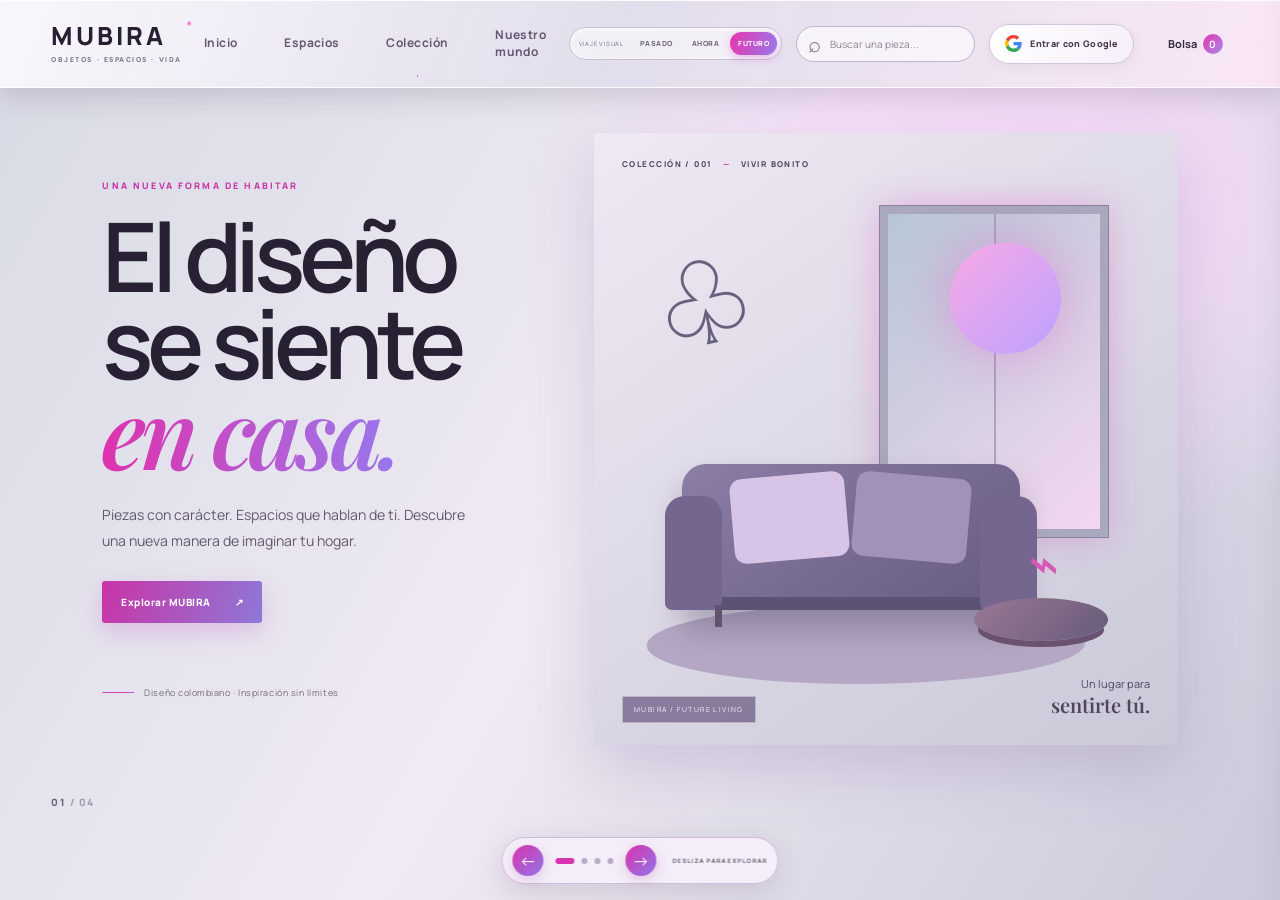
==== commit 6485cdb1: "Actualiza versión de estilos tras optimización" ====
--- a/index.html
+++ b/index.html
@@ -4,7 +4,7 @@
 <meta name="theme-color" content="#17151f"><meta name="description" content="MUBIRA: descubre muebles, diseño y espacios para tu hogar en Colombia.">
 <title>MUBIRA — Diseña tu manera de vivir</title>
 <link rel="preconnect" href="https://fonts.googleapis.com"><link rel="preconnect" href="https://fonts.gstatic.com" crossorigin>
-<link href="https://fonts.googleapis.com/css2?family=DM+Sans:wght@400;500;600;700&family=Manrope:wght@400;500;600;700;800&family=Playfair+Display:ital,wght@0,600;0,700;1,600&display=swap" rel="stylesheet"><link rel="stylesheet" href="styles.css"></head><body data-era="future">
+<link href="https://fonts.googleapis.com/css2?family=DM+Sans:wght@400;500;600;700&family=Manrope:wght@400;500;600;700;800&family=Playfair+Display:ital,wght@0,600;0,700;1,600&display=swap" rel="stylesheet"><link rel="stylesheet" href="styles.css?v=20261127-performance1"></head><body data-era="future">
 <div class="user-welcome" id="userWelcome" aria-live="polite" hidden><span class="welcome-avatar" id="welcomeAvatar">M</span><span class="welcome-copy"><small>BIENVENIDO A MUBIRA</small><strong id="welcomeName">Hola</strong></span><span class="welcome-spark" aria-hidden="true">✦</span></div>
 <header class="site-header"><a class="brand" href="#inicio">MUBIRA<span>®</span><small>OBJETOS · ESPACIOS · VIDA</small></a>
 <nav class="main-nav" aria-label="Navegación principal"><a href="#inicio" data-page-link="0">Inicio</a><a href="#espacios" data-page-link="1">Espacios</a><a href="#coleccion" data-page-link="2">Colección</a><a href="#estudio" data-page-link="3">Nuestro mundo</a></nav>
@@ -50,7 +50,7 @@
     <p class="promo-welcome-status" id="promoWelcomeStatus" aria-live="polite"></p>
   </div>
 </section>
-<div class="cart-panel" id="cartPanel" aria-hidden="true"><div class="cart-head"><h3>Tu bolsa</h3><button id="closeCart" aria-label="Cerrar bolsa">×</button></div><div id="cartItems" class="cart-items"><p class="muted">Tu bolsa está vacía.</p></div><div class="cart-bottom"><div><span>Total de muestra</span><strong id="cartTotal">$0</strong></div><p>Demostración: el pago todavía no está habilitado.</p></div></div><div class="scrim" id="scrim"></div>
+<div class="cart-panel" id="cartPanel" aria-hidden="true"><div class="cart-head"><h3>Tu bolsa</h3><button id="closeCart" aria-label="Cerrar bolsa">×</button></div><div id="cartItems" class="cart-items"><p class="muted">Tu bolsa está vacía.</p></div><form class="cart-bottom checkout-form" id="checkoutForm"><div class="checkout-benefits" id="cartBenefits" aria-live="polite"><p class="checkout-no-benefit">Tus beneficios y promociones aplicables aparecerán aquí.</p></div><div class="checkout-totals"><div><span>Subtotal</span><strong id="cartSubtotal">$0</strong></div><div id="cartDiscountRow" hidden><span>Descuento aplicado</span><strong id="cartDiscount">− $0</strong></div><div id="cartShippingRow" hidden><span>Transporte</span><strong id="cartShipping">GRATIS</strong></div><div class="checkout-grand-total"><span>TOTAL A PAGAR AL RECIBIR</span><strong id="cartTotal">$0</strong></div></div><p class="checkout-payment">Pago contra entrega · No se solicita ningún pago en línea.</p><label for="orderCustomerName">Nombre completo</label><input id="orderCustomerName" name="customer_name" autocomplete="name" maxlength="120" required placeholder="Tu nombre"><label for="orderCustomerPhone">Celular / WhatsApp</label><input id="orderCustomerPhone" name="customer_phone" type="tel" autocomplete="tel" maxlength="30" required placeholder="Ej. 3001234567"><label for="orderCustomerCity">Ciudad</label><input id="orderCustomerCity" name="customer_city" autocomplete="address-level2" maxlength="100" required placeholder="Ej. Cali"><label for="orderCustomerAddress">Dirección de entrega</label><input id="orderCustomerAddress" name="customer_address" autocomplete="street-address" maxlength="300" required placeholder="Barrio, calle, número y apartamento"><label for="orderCustomerNotes">Indicaciones adicionales (opcional)</label><textarea id="orderCustomerNotes" name="customer_notes" rows="2" maxlength="500" placeholder="Color, horario o detalles del pedido"></textarea><button class="button button-light checkout-submit" id="checkoutSubmit" type="submit">Confirmar pedido</button><p id="checkoutStatus" class="checkout-status" aria-live="polite"></p><a id="orderWhatsAppLink" class="checkout-whatsapp" href="#" target="_blank" rel="noopener" hidden>Enviar pedido por WhatsApp ↗</a></form></div><div class="scrim" id="scrim"></div>
 <section class="studio360-modal" id="studio360Modal" role="dialog" aria-modal="true" aria-labelledby="studio360Title" hidden>
   <div class="studio360-shell">
     <header class="studio360-head"><div><p class="studio360-kicker">MUBIRA · CAPTURA INTERACTIVA</p><h2 id="studio360Title">Estudio 360°</h2></div><button type="button" id="closeStudio360" class="studio360-close" aria-label="Cerrar">×</button></header>
--- a/styles.css
+++ b/styles.css
@@ -1,5 +1,4 @@
 /* MUBIRA — sistema visual reconstruido */
-@import url('https://fonts.googleapis.com/css2?family=DM+Sans:wght@400;500;600;700&family=Manrope:wght@400;500;600;700;800&family=Playfair+Display:ital,wght@0,600;0,700;1,600&display=swap');
 
 :root{
   color-scheme:light;
@@ -622,8 +621,8 @@
 
 /* MUBIRA promotional welcome modal */
 .promo-welcome[hidden] { display: none !important; }
-.promo-welcome { position: fixed; inset: 0; z-index: 1200; display: grid; place-items: center; padding: 18px; background: rgba(19, 14, 28, .72); backdrop-filter: blur(13px); -webkit-backdrop-filter: blur(13px); }
-.promo-welcome-card { position: relative; width: min(100%, 440px); max-height: min(92dvh, 720px); overflow: auto; padding: 34px 28px 26px; border: 1px solid rgba(255,255,255,.82); border-radius: 26px; text-align: center; color: #38283f; background: linear-gradient(145deg, #fff 0%, #f4efff 52%, #fff0fa 100%); box-shadow: 0 28px 90px rgba(13, 5, 24, .34), inset 0 1px 0 #fff; }
+.promo-welcome { position: fixed; inset: 0; z-index: 1200; display: grid; place-items: center; overflow-y: auto; overscroll-behavior: contain; -webkit-overflow-scrolling: touch; padding: max(18px, env(safe-area-inset-top)) 18px max(22px, env(safe-area-inset-bottom)); background: rgba(19, 14, 28, .72); backdrop-filter: blur(13px); -webkit-backdrop-filter: blur(13px); }
+.promo-welcome-card { position: relative; width: min(100%, 440px); margin: auto; max-height: none; overflow: visible; padding: 34px 28px 26px; border: 1px solid rgba(255,255,255,.82); border-radius: 26px; text-align: center; color: #38283f; background: linear-gradient(145deg, #fff 0%, #f4efff 52%, #fff0fa 100%); box-shadow: 0 28px 90px rgba(13, 5, 24, .34), inset 0 1px 0 #fff; }
 .promo-welcome-close { position: absolute; top: 12px; right: 14px; width: 34px; height: 34px; border: 0; border-radius: 50%; color: #6b5875; background: #ffffffb8; font-size: 24px; cursor: pointer; }
 .promo-welcome-kicker { margin: 0 0 15px; color: #9b64a6; font-size: 9px; font-weight: 900; letter-spacing: .2em; }
 .promo-welcome-mark { display: grid; place-items: center; width: 54px; height: 54px; margin: 0 auto 13px; border: 1px solid #fff; border-radius: 17px; color: #fff; background: linear-gradient(135deg, #aeb6c6, #d946a8 65%, #a88be8); box-shadow: 0 9px 25px #c35cae55; font: 900 25px 'Manrope', sans-serif; }
@@ -633,11 +632,18 @@
 .promo-welcome-message { margin: 0 auto 14px; max-width: 340px; color: #66566e; font-size: 14px; line-height: 1.55; }
 .promo-welcome-note { margin: 0 auto 19px; max-width: 340px; color: #887b8d; font-size: 10px; line-height: 1.5; }
 .promo-welcome-actions { display: grid; gap: 9px; }
-.promo-welcome-actions button { min-height: 47px; border-radius: 14px; font: 800 12px 'Manrope', sans-serif; cursor: pointer; }
+.promo-welcome-actions button { min-height: 48px; width: 100%; border-radius: 14px; font: 800 12px 'Manrope', sans-serif; cursor: pointer; touch-action: manipulation; }
 .promo-welcome-accept { border: 0; color: #fff; background: linear-gradient(105deg, #bd3aa9, #8e70d9); box-shadow: 0 9px 22px #a34cae42; }
 .promo-welcome-reject { border: 1px solid #ded3e4; color: #76677d; background: #ffffff9c; }
 .promo-welcome-status { min-height: 14px; margin: 10px 0 0; color: #9a438d; font-size: 11px; }
-@media (max-width: 480px) { .promo-welcome { padding: 13px; } .promo-welcome-card { padding: 30px 20px 22px; border-radius: 22px; } }
+@media (max-width: 480px) {
+  .promo-welcome { display: block; overflow-y: auto; padding: max(12px, env(safe-area-inset-top)) 12px max(20px, env(safe-area-inset-bottom)); }
+  .promo-welcome-card { width: 100%; max-width: 440px; margin: 0 auto; padding: 30px 20px 24px; border-radius: 22px; }
+}
+@media (max-height: 620px) {
+  .promo-welcome { align-items: start; }
+  .promo-welcome-card { margin-top: 0; margin-bottom: 0; }
+}
 
 /* Catálogo conectado a Supabase: fotografías de producto */
 .product-photo{width:100%;height:100%;object-fit:cover;display:block}.product-modal-photo{width:100%;height:100%;max-height:100%;object-fit:contain;display:block}
@@ -702,3 +708,341 @@
   .hero-visual { min-height: 0; max-height: 70vh; height: 100%; }
   .spaces-page, .collection, .studio-page { padding-top: 14px; padding-bottom: 65px; }
 }
+
+
+/* MUBIRA: contenido editable desde el administrador */
+.hero-copy h1,.page-intro h2,.section-heading h2,.studio-copy h2{white-space:pre-line}
+.hero-visual.has-editor-image .hero-window,
+.hero-visual.has-editor-image .hero-sun,
+.hero-visual.has-editor-image .hero-plant,
+.hero-visual.has-editor-image .hero-sofa,
+.hero-visual.has-editor-image .hero-table,
+.hero-visual.has-editor-image .hero-vase,
+.hero-visual.has-editor-image .hero-rug{display:none}
+.hero-visual.has-editor-image{background-repeat:no-repeat;background-size:cover;background-position:center}
+.page-intro.has-editor-image,.section-heading.has-editor-image,.studio-art.has-editor-image{background-repeat:no-repeat;background-size:cover;background-position:center;border-radius:22px;padding:clamp(18px,3vw,34px)}
+.page-intro.has-editor-image{color:#fff;background-color:#51435a}
+.page-intro.has-editor-image .eyebrow,.page-intro.has-editor-image p{color:#fff}
+.section-heading.has-editor-image{background-color:#51435a;color:#fff}
+.section-heading.has-editor-image .muted,.section-heading.has-editor-image .eyebrow{color:#fff}
+.studio-art.has-editor-image{min-height:320px;background-color:#51435a}
+.section-edit-cta{display:inline-flex;margin-top:16px}
+
+
+/* MUBIRA · ajustes finales de navegación y lectura en móviles */
+@media (max-width: 760px) {
+  html, body { width:100%; max-width:100%; overflow-x:hidden; }
+  .page-deck { width:100%; min-width:0; max-width:100%; }
+  .page-panel { flex:0 0 100%; width:100%; min-width:100%; max-width:100%; }
+  .product-grid { grid-template-columns:repeat(2,minmax(0,1fr)); gap:10px; }
+  .product-card { min-width:0; }
+  .product-info { min-width:0; padding:11px; }
+  .product-info h3 { font-size:13px; overflow-wrap:anywhere; }
+  .product-info p { font-size:10px; overflow-wrap:anywhere; }
+  .product-bottom { align-items:center; gap:8px; }
+  .price { font-size:11px; }
+  .add-button { min-height:40px; padding:8px 10px; font-size:10px; }
+  .category-grid { grid-template-columns:repeat(2,minmax(0,1fr)); gap:10px; }
+  .hero-copy, .page-intro, .section-heading, .studio-copy { min-width:0; overflow-wrap:anywhere; }
+  .page-controls { max-width:100%; }
+}
+@media (max-width: 360px) {
+  .product-grid { gap:7px; }
+  .product-info { padding:8px; }
+  .product-info h3 { font-size:12px; }
+  .add-button { font-size:9px; padding:7px; }
+  .category-card { min-width:0; padding:14px; }
+}
+
+
+/* MUBIRA · presentación de producto: vídeo protagonista y foto secundaria */
+.product-modal-panel{grid-template-columns:minmax(0,1.65fr) minmax(290px,.75fr);border-radius:24px}
+.product-modal-media{min-height:520px}
+.product-modal-media video{width:100%;height:100%;min-height:520px;max-height:78dvh;object-fit:contain;background:#17131d}
+.product-modal-media.has-video .product-modal-art{
+ position:absolute;z-index:2;top:18px;right:18px;width:clamp(76px,10vw,116px);
+ height:clamp(92px,12vw,138px);min-height:0;padding:5px;border:1px solid #ffffffd9;
+ border-radius:14px;background:#ffffffed;box-shadow:0 10px 30px #130d1e55;overflow:hidden
+}
+.product-modal-media.has-video .product-modal-art img{width:100%;height:100%;max-height:none;object-fit:contain;border-radius:9px}
+.product-modal-media.has-video .product-modal-art span{font-size:36px}
+.product-modal-info{gap:5px;padding:clamp(24px,3.5vw,48px);background:linear-gradient(155deg,#fff,#f4edf7)}
+.product-modal-info .eyebrow{letter-spacing:.18em}
+.product-modal-info h2{max-width:100%;overflow-wrap:anywhere}
+.product-modal-price{font-size:26px}
+.product-modal-info .button{width:100%;min-height:48px}
+@media(max-width:760px){
+ .product-modal{padding:0;align-items:end}
+ .product-modal-panel{grid-template-columns:minmax(0,1fr);width:100%;max-height:96dvh;max-height:96svh;border-radius:22px 22px 0 0;overflow-y:auto}
+ .product-modal-media{min-height:50svh}
+ .product-modal-media video{min-height:50svh;max-height:58svh}
+ .product-modal-media.has-video .product-modal-art{top:12px;right:12px;width:76px;height:92px;padding:4px;border-radius:11px}
+ .product-modal-info{padding:20px 20px calc(22px + env(safe-area-inset-bottom));gap:3px}
+ .product-modal-info h2{font-size:28px}
+ .product-modal-price{font-size:23px}
+}
+
+/* MUBIRA · checkout contra entrega y confirmación */
+.checkout-form{max-height:58dvh;overflow-y:auto;padding-bottom:max(18px,env(safe-area-inset-bottom));}
+.checkout-form label{display:block;margin:9px 0 5px;color:#65556f;font-size:10px;font-weight:800}
+.checkout-form input,.checkout-form textarea{display:block;width:100%;min-width:0;border:1px solid #ded2e6;border-radius:10px;padding:10px 11px;background:#fff;color:#30243c;font:inherit;font-size:13px}
+.checkout-form textarea{resize:vertical}
+.checkout-payment{margin:8px 0;color:#665875!important;font-size:10px!important}
+.checkout-submit{width:100%;margin-top:12px;border:0;min-height:46px}
+.checkout-status{font-size:10px!important;line-height:1.45;overflow-wrap:anywhere}
+.checkout-whatsapp{display:block;padding:11px;border-radius:12px;text-align:center;text-decoration:none;background:#e8f7ec;color:#176b36;font-size:12px;font-weight:800}
+.checkout-whatsapp[hidden]{display:none}
+@media(max-width:480px){.cart-panel{padding:17px}.checkout-form{max-height:62dvh}}
+/* Pedidos del administrador comercial */
+.orders-badge{display:inline-flex;align-items:center;justify-content:center;min-width:18px;height:18px;padding:0 5px;border-radius:20px;background:#fff;color:#a22a91;font-size:10px}
+.orders-badge[hidden]{display:none}
+.order-card{padding:15px 0;border-top:1px solid #e8dfec;overflow-wrap:anywhere}
+.order-card-head,.order-actions{display:flex;align-items:center;justify-content:space-between;gap:10px;flex-wrap:wrap}
+.order-card-head strong{font:800 15px Manrope}.order-card-head span,.order-card p{font-size:11px;color:#74677e;line-height:1.5}
+.order-lines{padding:8px 0;border-top:1px dashed #e8dfec;border-bottom:1px dashed #e8dfec}
+.order-lines div{display:flex;justify-content:space-between;gap:10px;padding:5px 0;font-size:11px}
+.order-total{font-weight:900;color:#392747!important}
+.order-actions label{margin:5px 0;font-size:10px}
+.order-actions select{width:auto;min-width:150px;flex:1}
+.order-actions a{font-size:11px;color:#a22a91;font-weight:800;text-decoration:none}
+
+
+/* MUBIRA · beneficios visibles y desglose del pedido contra entrega */
+.checkout-benefits{display:grid;gap:8px;margin:12px 0}.checkout-benefit{padding:13px 14px;border:1px solid #e9b7df;border-radius:14px;background:linear-gradient(115deg,#fff0fa,#f0eaff);box-shadow:0 7px 20px #8c4d9a12}.checkout-benefit strong{display:block;color:#9b2383;font:900 clamp(16px,4vw,21px)/1.15 'Manrope',sans-serif;letter-spacing:.02em}.checkout-benefit span{display:block;margin-top:5px;color:#66566f;font-size:11px;line-height:1.45}.checkout-benefit .benefit-saving{display:block;margin-top:6px;color:#207449;font-size:13px}.checkout-benefit.gift{border-color:#e7c77f;background:linear-gradient(115deg,#fff8df,#fff0f8)}.checkout-benefit.gift strong{color:#8b5a12}.checkout-no-benefit{margin:0;padding:10px 12px;border:1px dashed #d9c9df;border-radius:12px;color:#887a90;font-size:10px;line-height:1.4}.checkout-totals{display:grid;gap:7px;margin:10px 0 4px}.checkout-totals>div{display:flex;align-items:center;justify-content:space-between;gap:10px;color:#746b7d;font-size:11px}.checkout-totals>div strong{color:#30243c;font-size:13px}.checkout-totals .checkout-grand-total{align-items:center;margin-top:5px;padding:12px 13px;border-radius:13px;background:linear-gradient(105deg,#2b2237,#57416b);color:#fff}.checkout-totals .checkout-grand-total span{font-size:10px;font-weight:900;letter-spacing:.08em}.checkout-totals .checkout-grand-total strong{color:#fff;font:900 clamp(19px,5vw,24px)/1.1 'Manrope',sans-serif;white-space:nowrap}.checkout-payment{font-size:10px!important;font-weight:700!important;color:#57416b!important}
+
+/* MUBIRA · sistema de ambientes visuales publicado desde el estudio técnico */
+:root{--mubira-primary:#c934a6;--mubira-secondary:#8e78d7;--mubira-background:#f7f3fa;--mubira-surface:#fff;--mubira-text:#30263a;--mubira-font:Manrope,sans-serif}
+body{color:var(--mubira-text);font-family:var(--mubira-font)}
+.site-header,.product-card,.category-card,.product-modal-info{color:var(--mubira-text)}
+.site-header{background:color-mix(in srgb,var(--mubira-surface) 94%,transparent)}
+.button,.add-button,.product-open,.main-nav a[aria-current="page"]{background:linear-gradient(110deg,var(--mubira-primary),var(--mubira-secondary));border-color:transparent}
+body[data-theme-buttons="solid"] .button,body[data-theme-buttons="solid"] .add-button,body[data-theme-buttons="solid"] .product-open{background:var(--mubira-primary)}
+body[data-theme-buttons="outline"] .button,body[data-theme-buttons="outline"] .add-button,body[data-theme-buttons="outline"] .product-open{color:var(--mubira-primary);background:transparent;border:1px solid var(--mubira-primary);box-shadow:none}
+.category-card,.product-card,.section-heading,.page-intro{border-color:color-mix(in srgb,var(--mubira-secondary) 24%,transparent)}
+.hero-copy .eyebrow,.page-intro .eyebrow,.section-heading .eyebrow,.studio-copy .eyebrow{color:var(--mubira-primary)}
+
+body{background-color:var(--mubira-background)}
+
+
+/* Temas publicados desde el estudio visual MUBIRA */
+:root{--mubira-primary:#c934a6;--mubira-secondary:#8e78d7;--mubira-background:#f7f3fa;--mubira-surface:#fff;--mubira-text:#30263a;--mubira-font:'Manrope',sans-serif}
+body{font-family:var(--mubira-font);color:var(--mubira-text)}
+.site-header{background:linear-gradient(105deg,var(--mubira-background),color-mix(in srgb,var(--mubira-surface) 65%,var(--mubira-secondary) 35%))}
+.button-light{background:linear-gradient(110deg,var(--mubira-primary),var(--mubira-secondary))}
+body[data-mubira-button-style="solid"] .button-light{background:var(--mubira-primary)}
+body[data-mubira-button-style="outline"] .button-light{background:transparent;color:var(--mubira-primary);border:1px solid var(--mubira-primary);box-shadow:none}
+body[data-mubira-button-style="solid"] .add-button{background:var(--mubira-primary);color:white;border-color:var(--mubira-primary)}
+body[data-mubira-button-style="outline"] .add-button{border-color:var(--mubira-primary);color:var(--mubira-primary)}
+.hero-visual.mubira-theme-photo>.hero-window,
+.hero-visual.mubira-theme-photo>.hero-sun,
+.hero-visual.mubira-theme-photo>.hero-plant,
+.hero-visual.mubira-theme-photo>.hero-sofa,
+.hero-visual.mubira-theme-photo>.hero-table,
+.hero-visual.mubira-theme-photo>.hero-vase,
+.hero-visual.mubira-theme-photo>.hero-rug,
+.hero-visual.mubira-theme-photo>.hero-kicker,
+.hero-visual.mubira-theme-photo>.hero-caption{display:none!important}
+.studio-art.mubira-theme-photo>.studio-arch,
+.studio-art.mubira-theme-photo>.studio-object,
+.studio-art.mubira-theme-photo>span{display:none!important}
+/* La capa decorativa del hero tapaba la foto aplicada desde el estudio visual. */
+.hero-visual.mubira-theme-photo:before{display:none!important}
+.hero-visual.mubira-theme-photo{background-repeat:no-repeat!important;background-size:cover!important;background-position:center!important}
+.spaces-page.mubira-theme-photo,.collection.mubira-theme-photo,.studio-art.mubira-theme-photo{background-repeat:no-repeat!important;background-size:cover!important;background-position:center!important}
+
+/* Foto de portada independiente sobre el ambiente de Inicio */
+.hero-visual .hero-editor-cover{position:absolute;z-index:5;left:50%;bottom:5%;transform:translateX(-50%);width:88%;height:82%;object-fit:contain;object-position:center bottom;filter:drop-shadow(0 18px 26px rgba(28,18,38,.24));pointer-events:none}
+.hero-visual:has(.hero-editor-cover) .hero-window,.hero-visual:has(.hero-editor-cover) .hero-sun,.hero-visual:has(.hero-editor-cover) .hero-plant,.hero-visual:has(.hero-editor-cover) .hero-sofa,.hero-visual:has(.hero-editor-cover) .hero-table,.hero-visual:has(.hero-editor-cover) .hero-vase,.hero-visual:has(.hero-editor-cover) .hero-rug{opacity:.12}
+
+
+/* MUBIRA · imágenes de ambiente y portada adaptables a móvil, tableta y escritorio */
+.hero-visual{
+  container-type:inline-size;
+  min-width:0;
+  background-repeat:no-repeat;
+  background-size:cover;
+  background-position:center center;
+}
+.hero-visual .hero-editor-cover{
+  display:block;
+  position:absolute;
+  z-index:6;
+  left:50%;
+  bottom:4%;
+  transform:translateX(-50%);
+  width:clamp(58%,82cqw,90%);
+  height:clamp(62%,82%,88%);
+  max-width:94%;
+  max-height:90%;
+  object-fit:contain;
+  object-position:center bottom;
+  filter:drop-shadow(0 1.5cqw 2.4cqw rgba(28,18,38,.24));
+  pointer-events:none;
+}
+@media (min-width:1100px){
+  .hero-visual{height:min(68vh,650px);min-height:420px;background-position:center center}
+  .hero-visual .hero-editor-cover{width:78%;height:84%;bottom:3%}
+}
+@media (min-width:761px) and (max-width:1099px){
+  .hero-visual{height:clamp(340px,54vh,520px);min-height:340px;background-position:center center}
+  .hero-visual .hero-editor-cover{width:84%;height:82%;bottom:4%}
+}
+@media (max-width:760px){
+  .hero{grid-template-columns:minmax(0,1fr);grid-template-rows:auto minmax(230px,42svh);align-content:center;gap:16px;padding:20px 18px 76px}
+  .hero-copy{max-width:100%;width:100%}
+  .hero-copy .eyebrow{margin-bottom:10px;font-size:8px}
+  .hero h1{font-size:clamp(38px,10vw,62px);line-height:.94}
+  .hero-text{max-width:100%;margin:12px 0 15px;font-size:12px;line-height:1.55}
+  .hero-note{margin-top:14px;font-size:8px}
+  .hero-visual{height:clamp(230px,42svh,390px);min-height:230px;max-height:44svh;width:100%;border-radius:16px;background-position:center center}
+  .hero-visual .hero-editor-cover{width:92%;height:86%;max-width:96%;bottom:3%;object-fit:contain}
+}
+@media (max-width:380px){
+  .hero{padding-left:12px;padding-right:12px;gap:12px}
+  .hero-visual{height:clamp(210px,38svh,310px);min-height:210px}
+  .hero-visual .hero-editor-cover{width:95%;height:84%}
+}
+@media (orientation:landscape) and (max-height:520px) and (max-width:900px){
+  .hero{grid-template-columns:minmax(0,.9fr) minmax(0,1.1fr);grid-template-rows:1fr;gap:14px;padding:12px 18px 58px}
+  .hero-visual{height:calc(100dvh - var(--header-h) - 90px);min-height:180px;max-height:none}
+  .hero-visual .hero-editor-cover{width:86%;height:88%}
+}
+/* Las vistas previas del administrador conservan proporción sin deformar imágenes. */
+#sectionImagePreview img,#themeScreenImagePreview img{
+  display:block;width:100%;max-width:100%;max-height:min(52vh,420px);
+  object-fit:contain;object-position:center;border-radius:14px;background:#f1edf4;
+}
+
+
+/* MUBIRA · capas independientes: ambiente de fondo y portada frontal */
+.hero-visual{position:relative;isolation:isolate;overflow:hidden}
+.hero-visual>.hero-environment{
+  position:absolute;inset:0;z-index:0;
+  background-repeat:no-repeat;background-size:cover;background-position:center;
+  pointer-events:none;
+}
+.hero-visual .hero-editor-cover{
+  position:absolute;z-index:5;left:auto;right:5%;bottom:7%;
+  width:min(48%,460px);height:72%;max-width:48%;max-height:82%;
+  transform:none;object-fit:contain;object-position:center;
+  padding:10px;border:1px solid rgba(255,255,255,.48);
+  border-radius:20px;background:rgba(255,255,255,.12);
+  box-shadow:0 16px 42px rgba(20,12,30,.22);
+  filter:none;pointer-events:none;
+}
+@media (min-width:1100px){
+  .hero-visual .hero-editor-cover{width:min(45%,500px);height:76%;right:6%;bottom:6%}
+}
+@media (max-width:760px){
+  .hero-visual>.hero-environment{background-position:center}
+  .hero-visual .hero-editor-cover{
+    width:68%;max-width:68%;height:70%;max-height:76%;
+    right:4%;bottom:5%;padding:7px;border-radius:15px
+  }
+}
+@media (max-width:380px){
+  .hero-visual .hero-editor-cover{width:72%;max-width:72%;height:68%;right:3%;bottom:4%;padding:5px}
+}
+
+
+/* MUBIRA FIX · composición real de ambiente + portada, sin estilos heredados */
+.hero-visual{position:relative!important;isolation:isolate!important;overflow:hidden!important}
+.hero-visual>.hero-environment{position:absolute!important;inset:0!important;z-index:0!important;display:block!important;background-repeat:no-repeat!important;background-size:cover!important;pointer-events:none!important}
+.hero-visual>.hero-editor-cover{position:absolute!important;z-index:8!important;display:block!important;visibility:visible!important;opacity:1!important;object-position:center!important;pointer-events:none!important;padding:8px!important;border:1px solid rgba(255,255,255,.55)!important;background:rgba(255,255,255,.08)!important;box-shadow:0 16px 42px rgba(20,12,30,.25)!important}
+.hero-visual.mubira-theme-photo:before{display:none!important}
+.hero-visual.mubira-theme-photo>.hero-window,.hero-visual.mubira-theme-photo>.hero-sun,.hero-visual.mubira-theme-photo>.hero-plant,.hero-visual.mubira-theme-photo>.hero-sofa,.hero-visual.mubira-theme-photo>.hero-table,.hero-visual.mubira-theme-photo>.hero-vase,.hero-visual.mubira-theme-photo>.hero-rug,.hero-visual.mubira-theme-photo>.hero-kicker,.hero-visual.mubira-theme-photo>.hero-caption{display:none!important}
+
+/* MUBIRA · composición correcta: Ambiente en toda la pantalla, Portada en el panel protagonista */
+.hero{position:relative;isolation:isolate}
+.hero>.hero-environment{position:absolute;inset:0;z-index:0;pointer-events:none;background-size:cover;background-position:center;background-repeat:no-repeat}
+.hero-copy,.hero-visual,.hero-index{position:relative;z-index:2}
+.hero-visual{background:transparent;isolation:isolate}
+.hero-visual.has-cover-image{background:transparent}
+.hero-visual.has-cover-image:before{display:none!important}
+.hero-visual.has-cover-image>.hero-editor-cover{position:absolute!important;inset:0!important;width:100%!important;height:100%!important;max-width:none!important;max-height:none!important;display:block!important;visibility:visible!important;opacity:1!important;padding:0!important;border:0!important;background:transparent!important;box-shadow:none!important;object-fit:cover;z-index:5}
+.hero-visual.has-cover-image>.hero-kicker,.hero-visual.has-cover-image>.hero-window,.hero-visual.has-cover-image>.hero-sun,.hero-visual.has-cover-image>.hero-plant,.hero-visual.has-cover-image>.hero-sofa,.hero-visual.has-cover-image>.hero-table,.hero-visual.has-cover-image>.hero-vase,.hero-visual.has-cover-image>.hero-rug,.hero-visual.has-cover-image>.hero-caption,.hero-visual.has-cover-image>.era-stamp{display:none!important}
+.hero-visual>.hero-editor-cover.cover-image-error{display:none!important}
+@media(max-width:760px){
+ .hero>.hero-environment{background-position:center}
+ .hero-visual.has-cover-image{min-height:260px}
+}
+
+
+/* MUBIRA · menú premium plata, lila y fucsia */
+.site-header{
+ background:linear-gradient(112deg,rgba(249,247,252,.97) 0%,rgba(224,220,235,.96) 48%,rgba(250,231,247,.97) 100%);
+ border-bottom:1px solid rgba(255,255,255,.88);
+ box-shadow:0 8px 28px rgba(42,27,58,.16),inset 0 1px 0 rgba(255,255,255,.9);
+ backdrop-filter:blur(18px);-webkit-backdrop-filter:blur(18px)
+}
+.main-nav a{
+ position:relative;padding:0 4px;color:#65576f;
+ transition:color .22s ease,transform .22s ease,text-shadow .22s ease
+}
+.main-nav a:hover,.main-nav a:focus-visible{
+ color:#c02d9b;transform:translateY(-1px);text-shadow:0 4px 18px rgba(207,54,171,.18)
+}
+.main-nav a.active,[data-page-link].active{
+ color:#a52b91;border-bottom-color:#d83cac
+}
+.main-nav a:after{
+ content:"";position:absolute;left:50%;right:50%;bottom:8px;height:2px;border-radius:8px;
+ background:linear-gradient(90deg,#d936a9,#a78af2);transition:left .22s ease,right .22s ease
+}
+.main-nav a:hover:after,.main-nav a.active:after{left:0;right:0}
+.menu-toggle{
+ border:1px solid rgba(176,145,197,.42);border-radius:12px;
+ background:linear-gradient(135deg,#fff,#eee6f5 58%,#f9e6f4);
+ color:#8e348e;box-shadow:0 5px 14px rgba(71,43,91,.12)
+}
+@media(max-width:760px){
+ .site-header>.main-nav,.main-nav{
+  background:linear-gradient(118deg,rgba(250,248,253,.985),rgba(225,218,239,.985) 54%,rgba(251,232,247,.985))!important;
+  border-top:1px solid rgba(255,255,255,.9);
+  border-bottom:1px solid rgba(190,160,208,.38);
+  box-shadow:0 16px 30px rgba(36,23,48,.2),inset 0 1px 0 #fff;
+  backdrop-filter:blur(22px);-webkit-backdrop-filter:blur(22px)
+ }
+ .main-nav.open{padding:16px 14px;gap:8px}
+ .main-nav a{
+  min-height:34px;padding:0 12px;border:1px solid rgba(174,146,194,.22);
+  border-radius:999px;background:rgba(255,255,255,.48);
+  box-shadow:inset 0 1px 0 rgba(255,255,255,.8)
+ }
+ .main-nav a:after{display:none}
+ .main-nav a.active{background:linear-gradient(105deg,#f9e5f4,#e9e0fb);border-color:rgba(205,76,171,.48);color:#a52b91}
+}
+/* Portada: mantener la fotografía visible dentro del panel protagonista */
+.hero-visual{position:relative;isolation:isolate}
+.hero-visual>.hero-editor-cover{
+ position:absolute!important;display:block!important;visibility:visible!important;opacity:1!important;
+ z-index:8!important;inset:0!important;width:100%!important;height:100%!important;
+ max-width:none!important;max-height:none!important;padding:0!important;border:0!important;
+ background:transparent!important;box-shadow:none!important;pointer-events:none
+}
+.hero-visual.has-cover-image>.hero-editor-cover{object-fit:cover}
+
+
+/* MUBIRA · Portada realmente móvil y redimensionable, independiente del Ambiente */
+.hero-visual.has-cover-image>.hero-editor-cover{
+ position:absolute!important;inset:auto!important;
+ left:var(--mubira-cover-x,50%)!important;top:var(--mubira-cover-y,50%)!important;
+ right:auto!important;bottom:auto!important;
+ width:var(--mubira-cover-size,48%)!important;height:auto!important;
+ max-width:none!important;max-height:none!important;
+ transform:translate(-50%,-50%) rotate(var(--mubira-cover-angle,0deg))!important;
+ object-fit:contain!important;object-position:center!important;
+ padding:0!important;border:0!important;background:transparent!important;box-shadow:none!important;
+}
+
+
+/* Diseños guardados desde el Constructor Visual: solo lectura en la tienda pública */
+.page-panel{isolation:isolate}
+.page-panel>.mubira-visual-public-background{position:absolute;inset:0;width:100%;height:100%;object-fit:cover;z-index:-1;pointer-events:none}
+.page-panel>.mubira-visual-public-layer{position:absolute;inset:0;z-index:8;pointer-events:none;overflow:hidden}
+.mubira-visual-public-element{position:absolute;display:flex;align-items:center;justify-content:center;overflow:hidden;padding:8px;white-space:pre-wrap;overflow-wrap:anywhere;text-align:center;pointer-events:auto}
+.mubira-visual-public-element img{width:100%;height:100%;object-fit:cover;display:block}
+.mubira-visual-text{font-weight:700;text-shadow:0 1px 10px #ffffff66}
+.mubira-visual-button{width:auto;min-width:110px;min-height:42px;padding:10px 18px;border-radius:4px;background:linear-gradient(110deg,#d92fa9,#a17bea);color:#fff!important;font-size:clamp(12px,1.2vw,16px)!important;font-weight:800;box-shadow:0 8px 22px #8d4c9b35}
+.mubira-visual-panel{border:1px solid #ffffff9c;border-radius:12px;box-shadow:0 12px 30px #30203b20;backdrop-filter:blur(7px)}
+@media(max-width:760px){.mubira-visual-public-element{padding:5px}.mubira-visual-button{min-width:90px;min-height:36px}}
